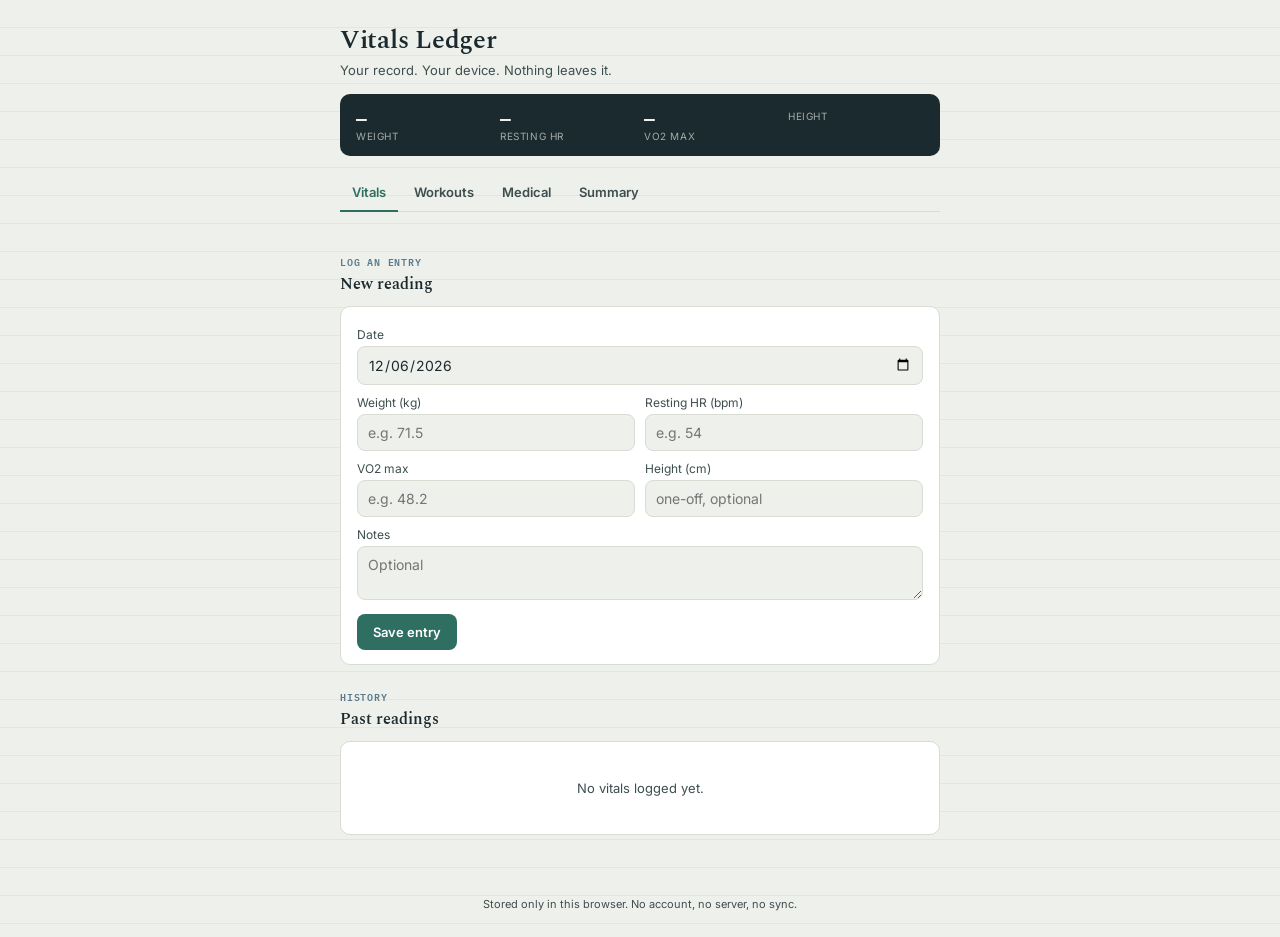
==== index.html @ b7a12aad "Updates" ====
<!doctype html>
<html lang="en">
<head>
  <meta charset="UTF-8" />
  <meta name="viewport" content="width=device-width, initial-scale=1, viewport-fit=cover" />
  <meta name="theme-color" content="#1B2A2E" />
  <title>Vitals Ledger — your private health record</title>
  <link rel="icon" href="/icons/icon-192.png" />
  <link rel="apple-touch-icon" href="/icons/icon-192.png" />
  <link rel="manifest" href="/manifest.webmanifest" />
  <link rel="preconnect" href="https://fonts.googleapis.com" />
  <link rel="preconnect" href="https://fonts.gstatic.com" crossorigin />
  <link href="https://fonts.googleapis.com/css2?family=Spectral:wght@500;600;700&family=Inter:wght@400;500;600&family=IBM+Plex+Mono:wght@500;600&display=swap" rel="stylesheet" />
  <script type="module" crossorigin src="/assets/index-DhZwiULY.js"></script>
  <link rel="stylesheet" crossorigin href="/assets/index-C3JWFdO2.css">
<link rel="manifest" href="/manifest.webmanifest"><script id="vite-plugin-pwa:register-sw" src="/registerSW.js"></script></head>
<body>
  <div id="app"></div>
</body>
</html>
---- assets/index-C3JWFdO2.css ----
:root{--paper: #EEF0EC;--paper-line: #D8DCD3;--ink: #1B2A2E;--ink-soft: #3E4E4F;--accent: #2F6F62;--accent-soft: #E4EDE9;--alert: #B5533C;--alert-soft: #F5E6E1;--data: #5B7B8C;--card: #FFFFFF;--radius: 10px;--font-display: "Spectral", Georgia, serif;--font-body: "Inter", system-ui, sans-serif;--font-mono: "IBM Plex Mono", ui-monospace, monospace}*{box-sizing:border-box}html,body{margin:0;background:var(--paper);color:var(--ink);font-family:var(--font-body);-webkit-font-smoothing:antialiased}body{background-image:repeating-linear-gradient(to bottom,transparent,transparent 27px,var(--paper-line) 28px);min-height:100vh}#app{max-width:640px;margin:0 auto;min-height:100vh;background:transparent;display:flex;flex-direction:column}button{font-family:var(--font-body);cursor:pointer}:focus-visible{outline:2px solid var(--accent);outline-offset:2px}header.hero{padding:20px 20px 0}header.hero .title{font-family:var(--font-display);font-weight:600;font-size:26px;letter-spacing:-.01em;margin:0 0 2px}header.hero .subtitle{font-size:13px;color:var(--ink-soft);margin:0 0 16px}.vitals-strip{background:var(--ink);color:var(--paper);border-radius:var(--radius);padding:14px 16px;display:grid;grid-template-columns:repeat(4,1fr);gap:8px;font-family:var(--font-mono)}.vitals-strip .stat{display:flex;flex-direction:column;gap:2px}.vitals-strip .stat .value{font-size:18px;font-weight:600;line-height:1.1}.vitals-strip .stat .value .unit{font-size:11px;opacity:.7;margin-left:2px}.vitals-strip .stat .label{font-family:var(--font-body);font-size:10px;text-transform:uppercase;letter-spacing:.06em;opacity:.65}nav.tabs{display:flex;gap:4px;margin:18px 20px 0;border-bottom:1px solid var(--paper-line)}nav.tabs button{background:none;border:none;padding:10px 12px;font-size:13px;font-weight:600;color:var(--ink-soft);border-bottom:2px solid transparent;margin-bottom:-1px}nav.tabs button.active{color:var(--accent);border-bottom-color:var(--accent)}main{flex:1;padding:18px 20px 40px}.card{background:var(--card);border:1px solid var(--paper-line);border-radius:var(--radius);padding:14px 16px;margin-bottom:12px}.section-title{font-family:var(--font-display);font-size:16px;font-weight:600;margin:22px 0 10px;display:flex;align-items:center;justify-content:space-between}.section-title .eyebrow{font-family:var(--font-mono);font-size:10px;letter-spacing:.08em;text-transform:uppercase;color:var(--data);display:block;margin-bottom:2px}.entry-row{display:flex;justify-content:space-between;align-items:flex-start;padding:10px 0;border-bottom:1px solid var(--paper-line);gap:10px}.entry-row:last-child{border-bottom:none}.entry-row .main{flex:1}.entry-row .label{font-weight:600;font-size:14px}.entry-row .meta{font-size:12px;color:var(--ink-soft);margin-top:2px}.entry-row .num{font-family:var(--font-mono);font-size:13px;color:var(--ink)}.entry-row .del{background:none;border:none;color:var(--alert);font-size:12px;padding:4px 6px}.pill{display:inline-block;font-size:10px;padding:2px 8px;border-radius:999px;background:var(--accent-soft);color:var(--accent);font-weight:600;text-transform:uppercase;letter-spacing:.04em}.pill.alert{background:var(--alert-soft);color:var(--alert)}.empty-state{padding:24px 4px;color:var(--ink-soft);font-size:13px;text-align:center}form.entry-form{display:grid;grid-template-columns:1fr 1fr;gap:10px;margin-top:6px}form.entry-form.single{grid-template-columns:1fr}form.entry-form label{display:flex;flex-direction:column;font-size:12px;color:var(--ink-soft);gap:4px}form.entry-form input,form.entry-form select,form.entry-form textarea{font-family:var(--font-body);font-size:14px;padding:9px 10px;border:1px solid var(--paper-line);border-radius:8px;background:var(--paper);color:var(--ink)}form.entry-form textarea{resize:vertical;min-height:44px}form.entry-form .full{grid-column:1 / -1}.btn{border-radius:8px;border:none;padding:10px 16px;font-weight:600;font-size:13px}.btn-primary{background:var(--accent);color:#fff}.btn-primary:hover{background:#285e53}.btn-ghost{background:transparent;color:var(--ink-soft);border:1px solid var(--paper-line)}.btn-alert{background:var(--alert);color:#fff}.btn-row{display:flex;gap:8px;margin-top:4px;grid-column:1 / -1}.med-grid{display:grid;grid-template-columns:1fr 1fr;gap:8px;margin-bottom:4px}.med-cat-btn{background:var(--card);border:1px solid var(--paper-line);border-radius:8px;padding:10px;text-align:left;font-size:13px;font-weight:600}.med-cat-btn.active{border-color:var(--accent);background:var(--accent-soft);color:var(--accent)}.med-cat-btn .count{display:block;font-family:var(--font-mono);font-size:11px;color:var(--ink-soft);font-weight:400;margin-top:2px}.summary-sheet{background:var(--card);border:1px solid var(--paper-line);border-radius:var(--radius);padding:20px}.summary-sheet h2{font-family:var(--font-display);font-size:18px;margin:0 0 2px}.summary-sheet .meta-line{font-size:12px;color:var(--ink-soft);margin-bottom:14px}.summary-sheet h3{font-family:var(--font-mono);font-size:11px;text-transform:uppercase;letter-spacing:.07em;color:var(--data);border-bottom:1px solid var(--paper-line);padding-bottom:4px;margin:16px 0 8px}.summary-sheet ul{margin:0;padding-left:18px;font-size:13px}.summary-sheet li{margin-bottom:3px}.export-actions{display:flex;gap:8px;margin-top:14px;flex-wrap:wrap}footer.privacy-note{text-align:center;font-size:11px;color:var(--ink-soft);padding:10px 20px 26px}@media print{nav.tabs,.export-actions,footer.privacy-note,header.hero{display:none!important}body{background:#fff}#app{max-width:100%}.summary-sheet{border:none;padding:0}}
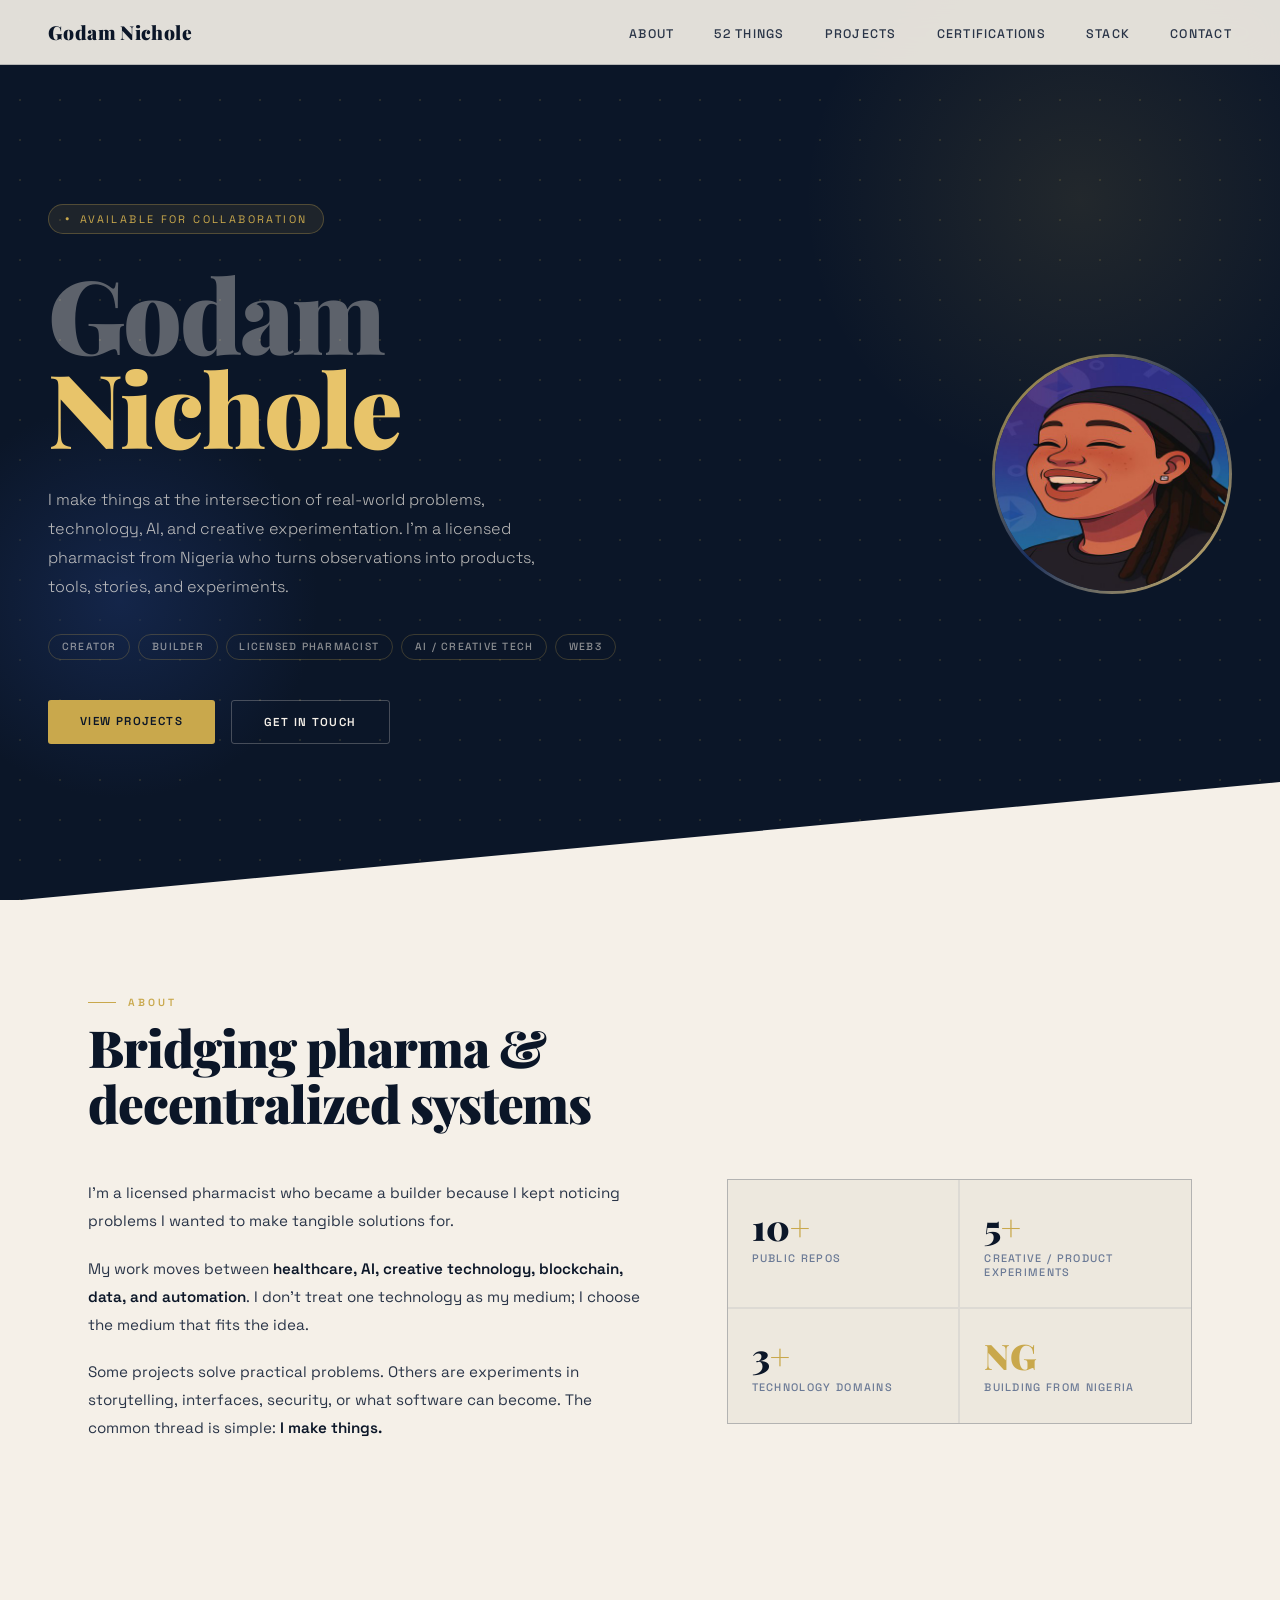
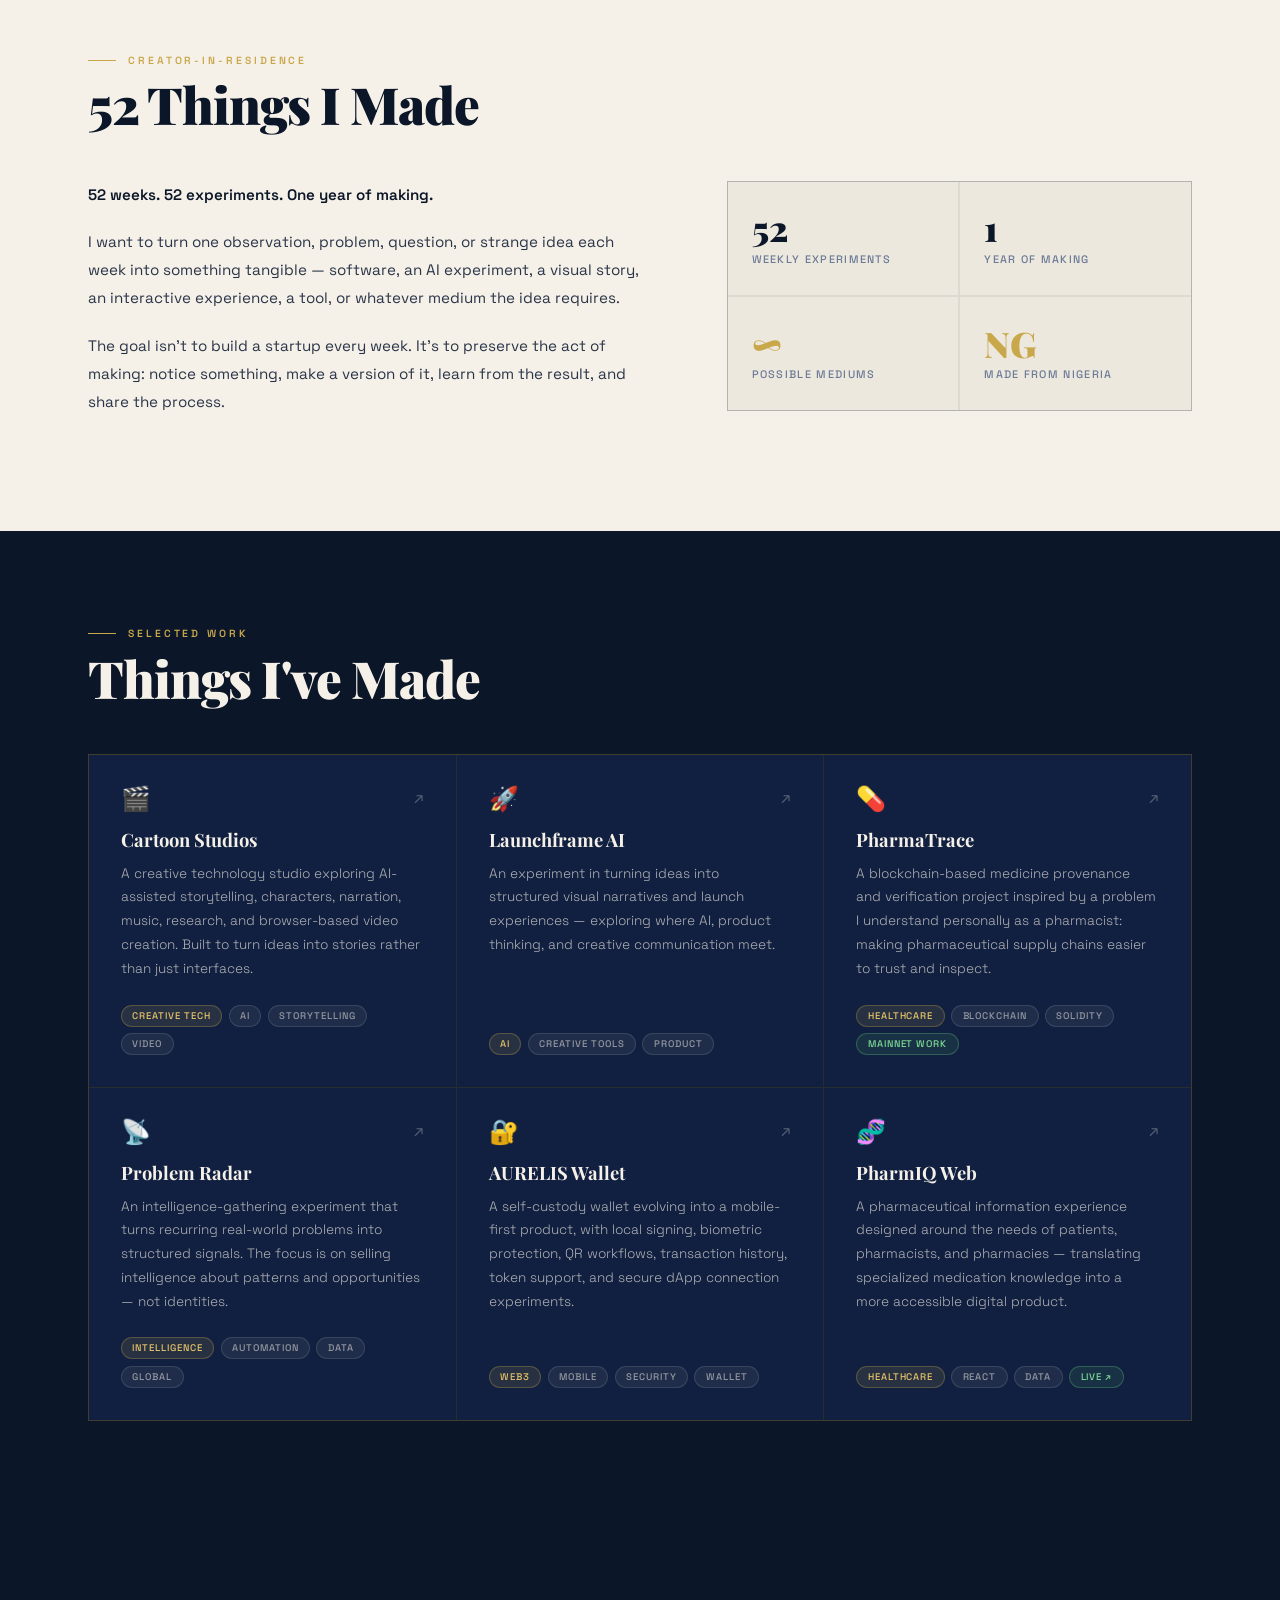
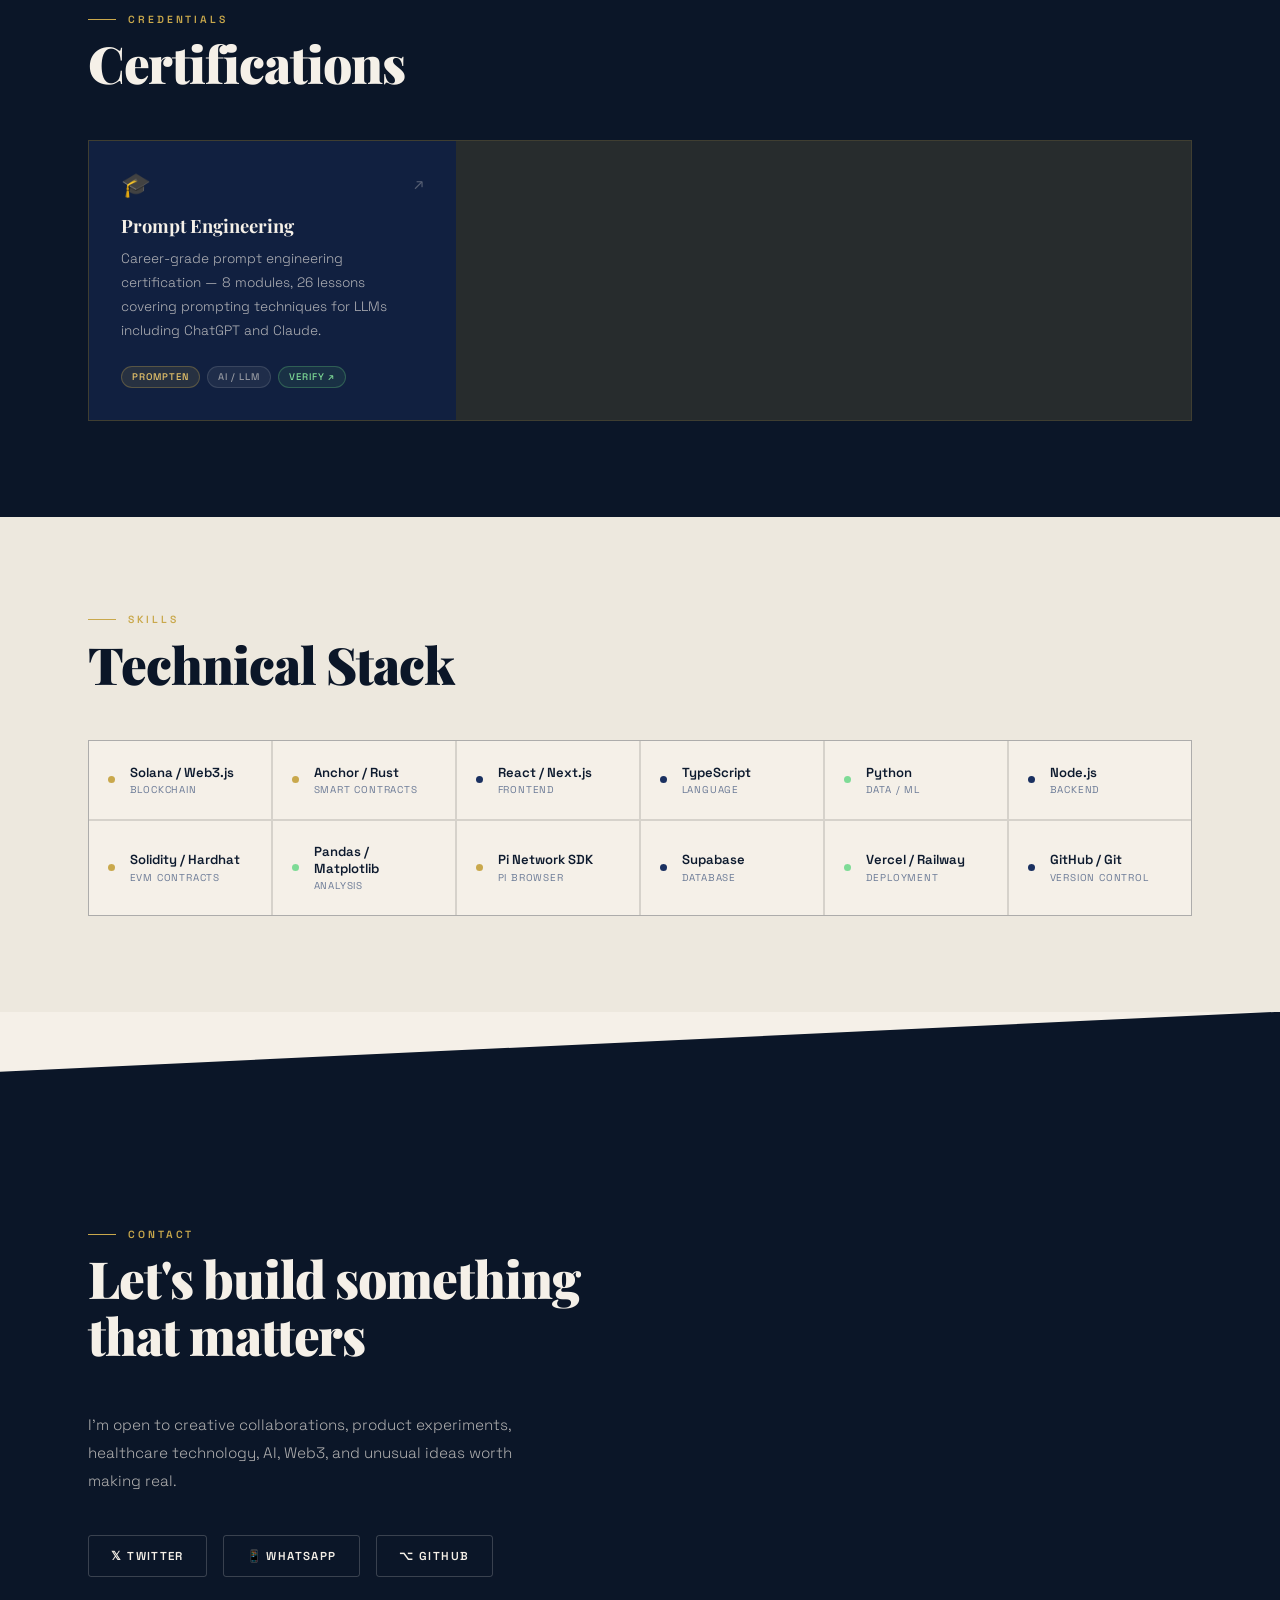
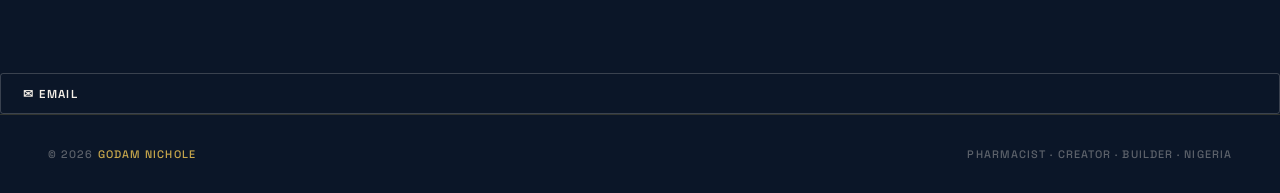
==== commit 55ec56f1: "Make portfolio the primary GitHub Pages site" ====
--- a/index.html
+++ b/index.html
@@ -1,20 +1,831 @@
-<!doctype html>
+<!DOCTYPE html>
 <html lang="en">
 <head>
-  <meta charset="UTF-8" />
-  <meta name="viewport" content="width=device-width, initial-scale=1, viewport-fit=cover" />
-  <meta name="theme-color" content="#1B2A2E" />
-  <title>Vitals Ledger — your private health record</title>
-  <link rel="icon" href="/icons/icon-192.png" />
-  <link rel="apple-touch-icon" href="/icons/icon-192.png" />
-  <link rel="manifest" href="/manifest.webmanifest" />
-  <link rel="preconnect" href="https://fonts.googleapis.com" />
-  <link rel="preconnect" href="https://fonts.gstatic.com" crossorigin />
-  <link href="https://fonts.googleapis.com/css2?family=Spectral:wght@500;600;700&family=Inter:wght@400;500;600&family=IBM+Plex+Mono:wght@500;600&display=swap" rel="stylesheet" />
-  <script type="module" crossorigin src="/assets/index-DhZwiULY.js"></script>
-  <link rel="stylesheet" crossorigin href="/assets/index-C3JWFdO2.css">
-<link rel="manifest" href="/manifest.webmanifest"><script id="vite-plugin-pwa:register-sw" src="/registerSW.js"></script></head>
+<meta charset="UTF-8">
+<meta name="viewport" content="width=device-width, initial-scale=1.0">
+<script>document.documentElement.classList.add('js');</script>
+<title>Godam Nichole | Creator · Pharmacist · Builder</title>
+<link href="https://fonts.googleapis.com/css2?family=Playfair+Display:wght@700;900&family=Space+Grotesk:wght@300;400;500;600&display=swap" rel="stylesheet">
+<style>
+  :root {
+    --cream: #f5f0e8;
+    --cream2: #ede8de;
+    --navy: #0b1628;
+    --navy2: #112040;
+    --navy3: #1a3060;
+    --gold: #c9a84c;
+    --gold2: #e8c46a;
+    --gold-light: #f5dfa0;
+    --text-dark: #0d1a2e;
+    --text-body: #2a3548;
+    --text-light: #f5f0e8;
+    --text-muted: #6b7a96;
+    --border-light: rgba(11,22,40,0.1);
+    --border-navy: rgba(11,22,40,0.2);
+  }
+
+  * { margin: 0; padding: 0; box-sizing: border-box; }
+  html { scroll-behavior: smooth; }
+
+  body {
+    background: var(--cream);
+    color: var(--text-dark);
+    font-family: 'Space Grotesk', sans-serif;
+    font-weight: 400;
+    overflow-x: hidden;
+  }
+
+  /* ── NAV ── */
+  nav {
+    position: fixed;
+    top: 0; left: 0; right: 0;
+    z-index: 100;
+    display: flex;
+    justify-content: space-between;
+    align-items: center;
+    padding: 1.2rem 3rem;
+    background: rgba(245,240,232,0.92);
+    backdrop-filter: blur(16px);
+    border-bottom: 1px solid var(--border-navy);
+  }
+
+  .nav-logo {
+    font-family: 'Playfair Display', serif;
+    font-weight: 900;
+    font-size: 1.2rem;
+    color: var(--navy);
+    text-decoration: none;
+    letter-spacing: 0.02em;
+  }
+
+  .nav-links { display: flex; gap: 2.5rem; list-style: none; }
+  .nav-links a {
+    color: var(--text-body);
+    text-decoration: none;
+    font-size: 0.78rem;
+    font-weight: 500;
+    letter-spacing: 0.1em;
+    text-transform: uppercase;
+    transition: color 0.2s;
+  }
+  .nav-links a:hover { color: var(--gold); }
+
+  .nav-toggle {
+    display: none;
+    flex-direction: column;
+    gap: 5px;
+    background: none;
+    border: none;
+    padding: 8px;
+    cursor: pointer;
+    z-index: 101;
+  }
+  .nav-toggle span {
+    width: 24px;
+    height: 2px;
+    background: var(--navy);
+    transition: transform 0.25s ease, opacity 0.25s ease;
+  }
+  .nav-toggle.open span:nth-child(1) { transform: translateY(7px) rotate(45deg); }
+  .nav-toggle.open span:nth-child(2) { opacity: 0; }
+  .nav-toggle.open span:nth-child(3) { transform: translateY(-7px) rotate(-45deg); }
+
+  /* ── HERO ── */
+  .hero {
+    min-height: 100vh;
+    background: var(--navy);
+    display: flex;
+    align-items: center;
+    padding: 8rem 3rem 5rem;
+    position: relative;
+    overflow: hidden;
+  }
+
+  /* Diagonal cream slice */
+  .hero::after {
+    content: '';
+    position: absolute;
+    bottom: -2px; left: 0; right: 0;
+    height: 120px;
+    background: var(--cream);
+    clip-path: polygon(0 100%, 100% 100%, 100% 0);
+  }
+
+  /* Subtle dot grid */
+  .hero::before {
+    content: '';
+    position: absolute;
+    inset: 0;
+    background-image: radial-gradient(rgba(201,168,76,0.15) 1px, transparent 1px);
+    background-size: 40px 40px;
+    pointer-events: none;
+  }
+
+  .hero-glow {
+    position: absolute;
+    top: -100px; right: -100px;
+    width: 600px; height: 600px;
+    background: radial-gradient(circle, rgba(201,168,76,0.12) 0%, transparent 65%);
+    pointer-events: none;
+  }
+
+  .hero-glow2 {
+    position: absolute;
+    bottom: 100px; left: -80px;
+    width: 400px; height: 400px;
+    background: radial-gradient(circle, rgba(26,48,96,0.6) 0%, transparent 70%);
+    pointer-events: none;
+  }
+
+  .hero-inner {
+    position: relative;
+    z-index: 2;
+    max-width: 1200px;
+    width: 100%;
+    margin: 0 auto;
+    display: grid;
+    grid-template-columns: 1fr auto;
+    gap: 5rem;
+    align-items: center;
+  }
+
+  .hero-tag {
+    display: inline-flex;
+    align-items: center;
+    gap: 0.5rem;
+    font-size: 0.68rem;
+    letter-spacing: 0.22em;
+    text-transform: uppercase;
+    color: var(--gold);
+    background: rgba(201,168,76,0.1);
+    border: 1px solid rgba(201,168,76,0.3);
+    padding: 0.45rem 1rem;
+    border-radius: 100px;
+    margin-bottom: 2rem;
+  }
+  .hero-tag::before { content: '●'; font-size: 0.45rem; animation: blink 2s infinite; }
+  @keyframes blink { 0%,100%{opacity:1} 50%{opacity:0.2} }
+
+  h1 {
+    font-family: 'Playfair Display', serif;
+    font-weight: 900;
+    font-size: clamp(3.5rem, 8vw, 7rem);
+    line-height: 0.92;
+    letter-spacing: -0.02em;
+    margin-bottom: 2rem;
+  }
+
+  h1 .dim { color: rgba(245,240,232,0.35); }
+  h1 .gold { color: var(--gold2); }
+
+  .hero-sub {
+    font-size: 1rem;
+    line-height: 1.8;
+    color: rgba(245,240,232,0.75);
+    max-width: 500px;
+    margin-bottom: 2rem;
+    font-weight: 300;
+  }
+
+  .hero-roles {
+    display: flex;
+    flex-wrap: wrap;
+    gap: 0.5rem;
+    margin-bottom: 2.5rem;
+  }
+
+  .role-chip {
+    font-size: 0.65rem;
+    letter-spacing: 0.12em;
+    text-transform: uppercase;
+    padding: 0.35rem 0.8rem;
+    border: 1px solid rgba(201,168,76,0.25);
+    color: rgba(245,240,232,0.55);
+    border-radius: 100px;
+    font-weight: 500;
+  }
+
+  .hero-cta { display: flex; gap: 1rem; flex-wrap: wrap; }
+
+  .btn {
+    font-family: 'Space Grotesk', sans-serif;
+    font-size: 0.72rem;
+    font-weight: 600;
+    letter-spacing: 0.12em;
+    text-transform: uppercase;
+    padding: 0.9rem 2rem;
+    text-decoration: none;
+    border-radius: 3px;
+    transition: all 0.25s;
+    cursor: pointer;
+    border: none;
+  }
+  .btn-gold { background: var(--gold); color: var(--navy); }
+  .btn-gold:hover { background: var(--gold2); transform: translateY(-2px); box-shadow: 0 8px 24px rgba(201,168,76,0.3); }
+  .btn-outline { background: transparent; color: var(--cream); border: 1px solid rgba(245,240,232,0.25); }
+  .btn-outline:hover { border-color: var(--gold); color: var(--gold); }
+
+  /* ── AVATAR ── */
+  .hero-avatar-wrap {
+    position: relative;
+    flex-shrink: 0;
+  }
+  .avatar-ring {
+    width: 240px; height: 240px;
+    border-radius: 50%;
+    background: linear-gradient(135deg, var(--gold), var(--navy3), var(--gold2));
+    padding: 3px;
+    display: flex;
+    align-items: center;
+    justify-content: center;
+  }
+  .avatar-inner {
+    width: 100%; height: 100%;
+    border-radius: 50%;
+    background: var(--navy2);
+    overflow: hidden;
+  }
+  .hero-avatar {
+    width: 100%; height: 100%;
+    object-fit: cover;
+    object-position: top center;
+    display: block;
+  }
+
+  /* ── SECTION BASE ── */
+  .section-wrap {
+    max-width: 1200px;
+    margin: 0 auto;
+    padding: 6rem 3rem;
+  }
+
+  .section-label {
+    font-size: 0.65rem;
+    letter-spacing: 0.28em;
+    text-transform: uppercase;
+    color: var(--gold);
+    margin-bottom: 0.6rem;
+    display: flex;
+    align-items: center;
+    gap: 0.75rem;
+    font-weight: 600;
+  }
+  .section-label::before {
+    content: '';
+    width: 28px; height: 1px;
+    background: var(--gold);
+    display: inline-block;
+  }
+
+  h2 {
+    font-family: 'Playfair Display', serif;
+    font-weight: 900;
+    font-size: clamp(2rem, 4vw, 3.2rem);
+    letter-spacing: -0.02em;
+    line-height: 1.1;
+    color: var(--navy);
+    margin-bottom: 3rem;
+  }
+
+  /* ── ABOUT ── */
+  .about-bg { background: var(--cream); }
+
+  .about-grid {
+    display: grid;
+    grid-template-columns: 1.2fr 1fr;
+    gap: 5rem;
+    align-items: start;
+  }
+
+  .about-text p {
+    color: var(--text-body);
+    font-size: 0.95rem;
+    line-height: 1.85;
+    margin-bottom: 1.2rem;
+    font-weight: 400;
+  }
+  .about-text p strong { color: var(--navy); font-weight: 600; }
+
+  .stats-grid {
+    display: grid;
+    grid-template-columns: 1fr 1fr;
+    gap: 2px;
+    background: var(--border-light);
+    border: 1px solid var(--border-navy);
+  }
+  .stat-card {
+    background: var(--cream2);
+    padding: 1.8rem 1.5rem;
+  }
+  .stat-num {
+    font-family: 'Playfair Display', serif;
+    font-size: 2.2rem;
+    font-weight: 900;
+    color: var(--navy);
+    line-height: 1;
+    margin-bottom: 0.4rem;
+  }
+  .stat-num span { color: var(--gold); }
+  .stat-label {
+    font-size: 0.68rem;
+    letter-spacing: 0.12em;
+    text-transform: uppercase;
+    color: var(--text-muted);
+    font-weight: 500;
+  }
+
+  /* ── PROJECTS ── */
+  .projects-bg { background: var(--navy); }
+  .projects-bg h2 { color: var(--cream); }
+
+  .projects-grid {
+    display: grid;
+    grid-template-columns: repeat(auto-fill, minmax(340px, 1fr));
+    gap: 1px;
+    background: rgba(201,168,76,0.15);
+    border: 1px solid rgba(201,168,76,0.15);
+  }
+
+  .project-card {
+    background: var(--navy2);
+    padding: 2rem;
+    text-decoration: none;
+    color: inherit;
+    display: flex;
+    flex-direction: column;
+    transition: background 0.2s;
+    position: relative;
+    overflow: hidden;
+  }
+  .project-card::before {
+    content: '';
+    position: absolute;
+    top: 0; left: 0; right: 0;
+    height: 2px;
+    background: var(--gold);
+    transform: scaleX(0);
+    transform-origin: left;
+    transition: transform 0.3s;
+  }
+  .project-card:hover::before { transform: scaleX(1); }
+  .project-card:hover { background: var(--navy3); }
+
+  .project-header {
+    display: flex;
+    justify-content: space-between;
+    align-items: flex-start;
+    margin-bottom: 1rem;
+  }
+  .project-icon { font-size: 1.5rem; line-height: 1; }
+  .project-arrow {
+    color: rgba(245,240,232,0.3);
+    font-size: 1rem;
+    transition: transform 0.2s, color 0.2s;
+  }
+  .project-card:hover .project-arrow { transform: translate(3px,-3px); color: var(--gold); }
+
+  .project-name {
+    font-family: 'Playfair Display', serif;
+    font-weight: 700;
+    font-size: 1.15rem;
+    color: var(--cream);
+    margin-bottom: 0.6rem;
+  }
+  .project-desc {
+    font-size: 0.85rem;
+    line-height: 1.75;
+    color: rgba(245,240,232,0.7);
+    flex: 1;
+    margin-bottom: 1.5rem;
+    font-weight: 300;
+  }
+
+  .project-tags { display: flex; flex-wrap: wrap; gap: 0.4rem; }
+  .tag {
+    font-size: 0.6rem;
+    letter-spacing: 0.1em;
+    text-transform: uppercase;
+    padding: 0.25rem 0.65rem;
+    border-radius: 100px;
+    font-weight: 500;
+  }
+  .tag-gold { background: rgba(201,168,76,0.12); border: 1px solid rgba(201,168,76,0.3); color: var(--gold2); }
+  .tag-cream { background: rgba(245,240,232,0.06); border: 1px solid rgba(245,240,232,0.12); color: rgba(245,240,232,0.55); }
+  .tag-live { background: rgba(100,200,120,0.1); border: 1px solid rgba(100,200,120,0.3); color: #7edb96; }
+
+  /* ── STACK ── */
+  .stack-bg { background: var(--cream2); }
+
+  .stack-list {
+    display: grid;
+    grid-template-columns: repeat(auto-fill, minmax(180px, 1fr));
+    gap: 2px;
+    background: var(--border-light);
+    border: 1px solid var(--border-navy);
+  }
+  .stack-item {
+    background: var(--cream);
+    padding: 1.4rem 1.2rem;
+    display: flex;
+    align-items: center;
+    gap: 0.9rem;
+    transition: background 0.2s;
+  }
+  .stack-item:hover { background: var(--navy); }
+  .stack-item:hover .stack-name { color: var(--cream); }
+  .stack-item:hover .stack-sub { color: var(--gold); }
+  .stack-dot {
+    width: 7px; height: 7px;
+    border-radius: 50%;
+    background: var(--gold);
+    flex-shrink: 0;
+  }
+  .stack-dot.navy { background: var(--navy3); }
+  .stack-dot.green { background: #7edb96; }
+  .stack-name { font-size: 0.82rem; font-weight: 600; color: var(--text-dark); transition: color 0.2s; }
+  .stack-sub { font-size: 0.62rem; color: var(--text-muted); letter-spacing: 0.08em; margin-top: 0.15rem; text-transform: uppercase; transition: color 0.2s; }
+
+  /* ── CONTACT ── */
+  .contact-bg {
+    background: var(--navy);
+    clip-path: polygon(0 60px, 100% 0, 100% 100%, 0 100%);
+    padding-top: 120px !important;
+  }
+  .contact-bg h2 { color: var(--cream); }
+  .contact-bg .section-label { color: var(--gold); }
+  .contact-bg .section-label::before { background: var(--gold); }
+
+  .contact-p {
+    color: rgba(245,240,232,0.7);
+    font-size: 0.95rem;
+    line-height: 1.85;
+    max-width: 480px;
+    margin-bottom: 2.5rem;
+    font-weight: 300;
+  }
+
+  .contact-row { display: flex; gap: 1rem; flex-wrap: wrap; }
+  .contact-link {
+    display: flex;
+    align-items: center;
+    gap: 0.5rem;
+    font-size: 0.72rem;
+    font-weight: 600;
+    letter-spacing: 0.12em;
+    text-transform: uppercase;
+    color: var(--cream);
+    text-decoration: none;
+    border: 1px solid rgba(245,240,232,0.2);
+    padding: 0.8rem 1.4rem;
+    border-radius: 3px;
+    transition: all 0.2s;
+  }
+  .contact-link:hover { background: var(--gold); color: var(--navy); border-color: var(--gold); }
+
+  /* ── FOOTER ── */
+  footer {
+    background: var(--navy);
+    border-top: 1px solid rgba(201,168,76,0.2);
+    padding: 2rem 3rem;
+    display: flex;
+    justify-content: space-between;
+    align-items: center;
+    flex-wrap: wrap;
+    gap: 1rem;
+    font-size: 0.68rem;
+    color: rgba(245,240,232,0.35);
+    letter-spacing: 0.1em;
+    text-transform: uppercase;
+    font-weight: 500;
+  }
+  footer span.gold { color: var(--gold); }
+
+  /* ── FADE IN ── */
+  .fade-in { transition: opacity 0.65s ease, transform 0.65s ease; }
+  .js .fade-in { opacity: 0; transform: translateY(24px); }
+  .fade-in.visible { opacity: 1; transform: none; }
+
+  /* ── RESPONSIVE ── */
+  @media (max-width: 900px) {
+    .hero-inner { grid-template-columns: 1fr; gap: 3rem; }
+    .avatar-ring { width: 180px; height: 180px; }
+    .hero-avatar-wrap { order: -1; }
+    .about-grid { grid-template-columns: 1fr; gap: 3rem; }
+    nav { padding: 1rem 1.5rem; }
+    .section-wrap { padding: 4rem 1.5rem; }
+    .hero { padding: 7rem 1.5rem 4rem; }
+  }
+  @media (max-width: 600px) {
+    .nav-toggle { display: flex; }
+    .nav-links {
+      position: absolute;
+      top: 100%; left: 0; right: 0;
+      flex-direction: column;
+      gap: 0;
+      background: rgba(245,240,232,0.98);
+      backdrop-filter: blur(16px);
+      border-bottom: 1px solid var(--border-navy);
+      max-height: 0;
+      overflow: hidden;
+      transition: max-height 0.3s ease;
+    }
+    .nav-links.open { max-height: 320px; }
+    .nav-links li { width: 100%; }
+    .nav-links a { display: block; padding: 1rem 1.5rem; }
+    .projects-grid { grid-template-columns: 1fr; }
+    .contact-bg { clip-path: polygon(0 30px, 100% 0, 100% 100%, 0 100%); padding-top: 80px !important; }
+    footer { padding: 1.5rem; }
+  }
+</style>
+</head>
 <body>
-  <div id="app"></div>
+
+<!-- NAV -->
+<nav>
+  <a class="nav-logo" href="#">Godam Nichole</a>
+  <button class="nav-toggle" id="navToggle" aria-label="Toggle menu" aria-expanded="false">
+    <span></span><span></span><span></span>
+  </button>
+  <ul class="nav-links" id="navLinks">
+    <li><a href="#about">About</a></li>
+    <li><a href="#residency">52 Things</a></li>
+    <li><a href="#projects">Projects</a></li>
+    <li><a href="#certifications">Certifications</a></li>
+    <li><a href="#stack">Stack</a></li>
+    <li><a href="#contact">Contact</a></li>
+  </ul>
+</nav>
+
+<!-- HERO -->
+<div class="hero">
+  <div class="hero-glow"></div>
+  <div class="hero-glow2"></div>
+  <div class="hero-inner">
+    <div class="hero-text">
+      <div class="hero-tag">Available for collaboration</div>
+      <h1>
+        <span class="dim">Godam</span><br>
+        <span class="gold">Nichole</span>
+      </h1>
+      <p class="hero-sub">
+        I make things at the intersection of real-world problems, technology, AI, and creative experimentation. I'm a licensed pharmacist from Nigeria who turns observations into products, tools, stories, and experiments.
+      </p>
+      <div class="hero-roles">
+        <span class="role-chip">Creator</span>
+        <span class="role-chip">Builder</span>
+        <span class="role-chip">Licensed Pharmacist</span>
+        <span class="role-chip">AI / Creative Tech</span>
+        <span class="role-chip">Web3</span>
+      </div>
+      <div class="hero-cta">
+        <a class="btn btn-gold" href="#projects">View Projects</a>
+        <a class="btn btn-outline" href="#contact">Get in Touch</a>
+      </div>
+    </div>
+    <div class="hero-avatar-wrap">
+      <div class="avatar-ring">
+        <div class="avatar-inner">
+          <img class="hero-avatar" src="[data-uri]" alt="Godam Nichole">
+        </div>
+      </div>
+    </div>
+  </div>
+</div>
+
+<!-- ABOUT -->
+<section class="about-bg" id="about">
+  <div class="section-wrap">
+    <div class="section-label">About</div>
+    <h2>Bridging pharma &amp;<br>decentralized systems</h2>
+    <div class="about-grid fade-in">
+      <div class="about-text">
+        <p>I'm a licensed pharmacist who became a builder because I kept noticing problems I wanted to make tangible solutions for.</p>
+        <p>My work moves between <strong>healthcare, AI, creative technology, blockchain, data, and automation</strong>. I don't treat one technology as my medium; I choose the medium that fits the idea.</p>
+        <p>Some projects solve practical problems. Others are experiments in storytelling, interfaces, security, or what software can become. The common thread is simple: <strong>I make things.</strong></p>
+      </div>
+      <div class="stats-grid">
+        <div class="stat-card">
+          <div class="stat-num">10<span>+</span></div>
+          <div class="stat-label">Public Repos</div>
+        </div>
+        <div class="stat-card">
+          <div class="stat-num">5<span>+</span></div>
+          <div class="stat-label">Creative / Product Experiments</div>
+        </div>
+        <div class="stat-card">
+          <div class="stat-num">3<span>+</span></div>
+          <div class="stat-label">Technology Domains</div>
+        </div>
+        <div class="stat-card">
+          <div class="stat-num"><span>NG</span></div>
+          <div class="stat-label">Building from Nigeria</div>
+        </div>
+      </div>
+    </div>
+  </div>
+</section>
+
+<!-- RESIDENCY -->
+<section class="about-bg" id="residency">
+  <div class="section-wrap">
+    <div class="section-label">Creator-in-Residence</div>
+    <h2>52 Things I Made</h2>
+    <div class="about-grid fade-in">
+      <div class="about-text">
+        <p><strong>52 weeks. 52 experiments. One year of making.</strong></p>
+        <p>I want to turn one observation, problem, question, or strange idea each week into something tangible — software, an AI experiment, a visual story, an interactive experience, a tool, or whatever medium the idea requires.</p>
+        <p>The goal isn't to build a startup every week. It's to preserve the act of making: notice something, make a version of it, learn from the result, and share the process.</p>
+      </div>
+      <div class="stats-grid">
+        <div class="stat-card"><div class="stat-num">52</div><div class="stat-label">Weekly Experiments</div></div>
+        <div class="stat-card"><div class="stat-num">1</div><div class="stat-label">Year of Making</div></div>
+        <div class="stat-card"><div class="stat-num"><span>∞</span></div><div class="stat-label">Possible Mediums</div></div>
+        <div class="stat-card"><div class="stat-num"><span>NG</span></div><div class="stat-label">Made from Nigeria</div></div>
+      </div>
+    </div>
+  </div>
+</section>
+
+<!-- PROJECTS -->
+<section class="projects-bg" id="projects">
+  <div class="section-wrap">
+    <div class="section-label">Selected Work</div>
+    <h2>Things I've Made</h2>
+    <div class="projects-grid fade-in">
+
+      <a class="project-card" href="https://github.com/jbnikky13/cartoon-studios" target="_blank" rel="noopener">
+        <div class="project-header"><span class="project-icon">🎬</span><span class="project-arrow">↗</span></div>
+        <div class="project-name">Cartoon Studios</div>
+        <div class="project-desc">A creative technology studio exploring AI-assisted storytelling, characters, narration, music, research, and browser-based video creation. Built to turn ideas into stories rather than just interfaces.</div>
+        <div class="project-tags">
+          <span class="tag tag-gold">Creative Tech</span>
+          <span class="tag tag-cream">AI</span>
+          <span class="tag tag-cream">Storytelling</span>
+          <span class="tag tag-cream">Video</span>
+        </div>
+      </a>
+
+      <a class="project-card" href="https://github.com/jbnikky13/launchframe-ai" target="_blank" rel="noopener">
+        <div class="project-header"><span class="project-icon">🚀</span><span class="project-arrow">↗</span></div>
+        <div class="project-name">Launchframe AI</div>
+        <div class="project-desc">An experiment in turning ideas into structured visual narratives and launch experiences — exploring where AI, product thinking, and creative communication meet.</div>
+        <div class="project-tags">
+          <span class="tag tag-gold">AI</span>
+          <span class="tag tag-cream">Creative Tools</span>
+          <span class="tag tag-cream">Product</span>
+        </div>
+      </a>
+
+      <a class="project-card" href="https://github.com/jbnikky13/pharmatrace" target="_blank" rel="noopener">
+        <div class="project-header"><span class="project-icon">💊</span><span class="project-arrow">↗</span></div>
+        <div class="project-name">PharmaTrace</div>
+        <div class="project-desc">A blockchain-based medicine provenance and verification project inspired by a problem I understand personally as a pharmacist: making pharmaceutical supply chains easier to trust and inspect.</div>
+        <div class="project-tags">
+          <span class="tag tag-gold">Healthcare</span>
+          <span class="tag tag-cream">Blockchain</span>
+          <span class="tag tag-cream">Solidity</span>
+          <span class="tag tag-live">Mainnet Work</span>
+        </div>
+      </a>
+
+      <a class="project-card" href="https://github.com/jbnikky13/problem-radar" target="_blank" rel="noopener">
+        <div class="project-header"><span class="project-icon">📡</span><span class="project-arrow">↗</span></div>
+        <div class="project-name">Problem Radar</div>
+        <div class="project-desc">An intelligence-gathering experiment that turns recurring real-world problems into structured signals. The focus is on selling intelligence about patterns and opportunities — not identities.</div>
+        <div class="project-tags">
+          <span class="tag tag-gold">Intelligence</span>
+          <span class="tag tag-cream">Automation</span>
+          <span class="tag tag-cream">Data</span>
+          <span class="tag tag-cream">Global</span>
+        </div>
+      </a>
+
+      <a class="project-card" href="https://github.com/jbnikky13/aurelis-wallet" target="_blank" rel="noopener">
+        <div class="project-header"><span class="project-icon">🔐</span><span class="project-arrow">↗</span></div>
+        <div class="project-name">AURELIS Wallet</div>
+        <div class="project-desc">A self-custody wallet evolving into a mobile-first product, with local signing, biometric protection, QR workflows, transaction history, token support, and secure dApp connection experiments.</div>
+        <div class="project-tags">
+          <span class="tag tag-gold">Web3</span>
+          <span class="tag tag-cream">Mobile</span>
+          <span class="tag tag-cream">Security</span>
+          <span class="tag tag-cream">Wallet</span>
+        </div>
+      </a>
+
+      <a class="project-card" href="https://github.com/jbnikky13/pharm-iq-web" target="_blank" rel="noopener">
+        <div class="project-header"><span class="project-icon">🧬</span><span class="project-arrow">↗</span></div>
+        <div class="project-name">PharmIQ Web</div>
+        <div class="project-desc">A pharmaceutical information experience designed around the needs of patients, pharmacists, and pharmacies — translating specialized medication knowledge into a more accessible digital product.</div>
+        <div class="project-tags">
+          <span class="tag tag-gold">Healthcare</span>
+          <span class="tag tag-cream">React</span>
+          <span class="tag tag-cream">Data</span>
+          <span class="tag tag-live">Live ↗</span>
+        </div>
+      </a>
+
+    </div>
+  </div>
+</section>
+
+<!-- CERTIFICATIONS -->
+<section class="projects-bg" id="certifications">
+  <div class="section-wrap">
+    <div class="section-label">Credentials</div>
+    <h2>Certifications</h2>
+    <div class="projects-grid fade-in">
+
+      <a class="project-card" href="https://www.prompten.xyz/verify/PE-MTBAY3M6KXNT1BRFMBNX1GTG08" target="_blank">
+        <div class="project-header"><span class="project-icon">🎓</span><span class="project-arrow">↗</span></div>
+        <div class="project-name">Prompt Engineering</div>
+        <div class="project-desc">Career-grade prompt engineering certification — 8 modules, 26 lessons covering prompting techniques for LLMs including ChatGPT and Claude.</div>
+        <div class="project-tags">
+          <span class="tag tag-gold">Prompten</span>
+          <span class="tag tag-cream">AI / LLM</span>
+          <span class="tag tag-live">Verify ↗</span>
+        </div>
+      </a>
+
+    </div>
+  </div>
+</section>
+
+<!-- STACK -->
+<section class="stack-bg" id="stack">
+  <div class="section-wrap">
+    <div class="section-label">Skills</div>
+    <h2>Technical Stack</h2>
+    <div class="stack-list fade-in">
+      <div class="stack-item"><div class="stack-dot"></div><div><div class="stack-name">Solana / Web3.js</div><div class="stack-sub">Blockchain</div></div></div>
+      <div class="stack-item"><div class="stack-dot"></div><div><div class="stack-name">Anchor / Rust</div><div class="stack-sub">Smart Contracts</div></div></div>
+      <div class="stack-item"><div class="stack-dot navy"></div><div><div class="stack-name">React / Next.js</div><div class="stack-sub">Frontend</div></div></div>
+      <div class="stack-item"><div class="stack-dot navy"></div><div><div class="stack-name">TypeScript</div><div class="stack-sub">Language</div></div></div>
+      <div class="stack-item"><div class="stack-dot green"></div><div><div class="stack-name">Python</div><div class="stack-sub">Data / ML</div></div></div>
+      <div class="stack-item"><div class="stack-dot navy"></div><div><div class="stack-name">Node.js</div><div class="stack-sub">Backend</div></div></div>
+      <div class="stack-item"><div class="stack-dot"></div><div><div class="stack-name">Solidity / Hardhat</div><div class="stack-sub">EVM Contracts</div></div></div>
+      <div class="stack-item"><div class="stack-dot green"></div><div><div class="stack-name">Pandas / Matplotlib</div><div class="stack-sub">Analysis</div></div></div>
+      <div class="stack-item"><div class="stack-dot"></div><div><div class="stack-name">Pi Network SDK</div><div class="stack-sub">Pi Browser</div></div></div>
+      <div class="stack-item"><div class="stack-dot navy"></div><div><div class="stack-name">Supabase</div><div class="stack-sub">Database</div></div></div>
+      <div class="stack-item"><div class="stack-dot green"></div><div><div class="stack-name">Vercel / Railway</div><div class="stack-sub">Deployment</div></div></div>
+      <div class="stack-item"><div class="stack-dot navy"></div><div><div class="stack-name">GitHub / Git</div><div class="stack-sub">Version Control</div></div></div>
+    </div>
+  </div>
+</section>
+
+<!-- CONTACT -->
+<section class="contact-bg" id="contact">
+  <div class="section-wrap">
+    <div class="section-label">Contact</div>
+    <h2>Let's build something<br>that matters</h2>
+    <p class="contact-p">I'm open to creative collaborations, product experiments, healthcare technology, AI, Web3, and unusual ideas worth making real.</p>
+    <div class="contact-row fade-in">
+      <a class="contact-link" href="https://x.com/Vibeholder" target="_blank">𝕏 Twitter</a>
+      <a class="contact-link" href="https://wa.me/2348189963607" target="_blank">📱 WhatsApp</a>
+      <a class="contact-link" href="https://github.com/jbnikky13" target="_blank">⌥ GitHub</a>
+    </div>
+  </div>
+<div class="contact-links"><a class="contact-link" href="mailto:godamsorbari13@gmail.com">✉ Email</a></div></section>
+
+<footer>
+  <span>© 2026 <span class="gold">Godam Nichole</span></span>
+  <span>Pharmacist · Creator · Builder · Nigeria</span>
+</footer>
+
+<script>
+  var fadeEls = document.querySelectorAll('.fade-in');
+  function revealAll() { fadeEls.forEach(function(el) { el.classList.add('visible'); }); }
+  try {
+    if ('IntersectionObserver' in window) {
+      var observer = new IntersectionObserver(function(entries) {
+        entries.forEach(function(e) { if (e.isIntersecting) e.target.classList.add('visible'); });
+      }, { threshold: 0.08 });
+      fadeEls.forEach(function(el) { observer.observe(el); });
+    } else {
+      revealAll();
+    }
+  } catch (err) {
+    revealAll();
+  }
+  // Safety net: guarantee visibility even if the observer misses something
+  // (slow connection, bfcache restore, etc.) so the page never appears blank.
+  setTimeout(revealAll, 1500);
+
+  var navToggle = document.getElementById('navToggle');
+  var navLinks = document.getElementById('navLinks');
+  if (navToggle && navLinks) {
+    navToggle.addEventListener('click', function() {
+      var isOpen = navLinks.classList.toggle('open');
+      navToggle.classList.toggle('open', isOpen);
+      navToggle.setAttribute('aria-expanded', isOpen ? 'true' : 'false');
+    });
+    navLinks.querySelectorAll('a').forEach(function(link) {
+      link.addEventListener('click', function() {
+        navLinks.classList.remove('open');
+        navToggle.classList.remove('open');
+        navToggle.setAttribute('aria-expanded', 'false');
+      });
+    });
+  }
+</script>
 </body>
-</html>
+</html>
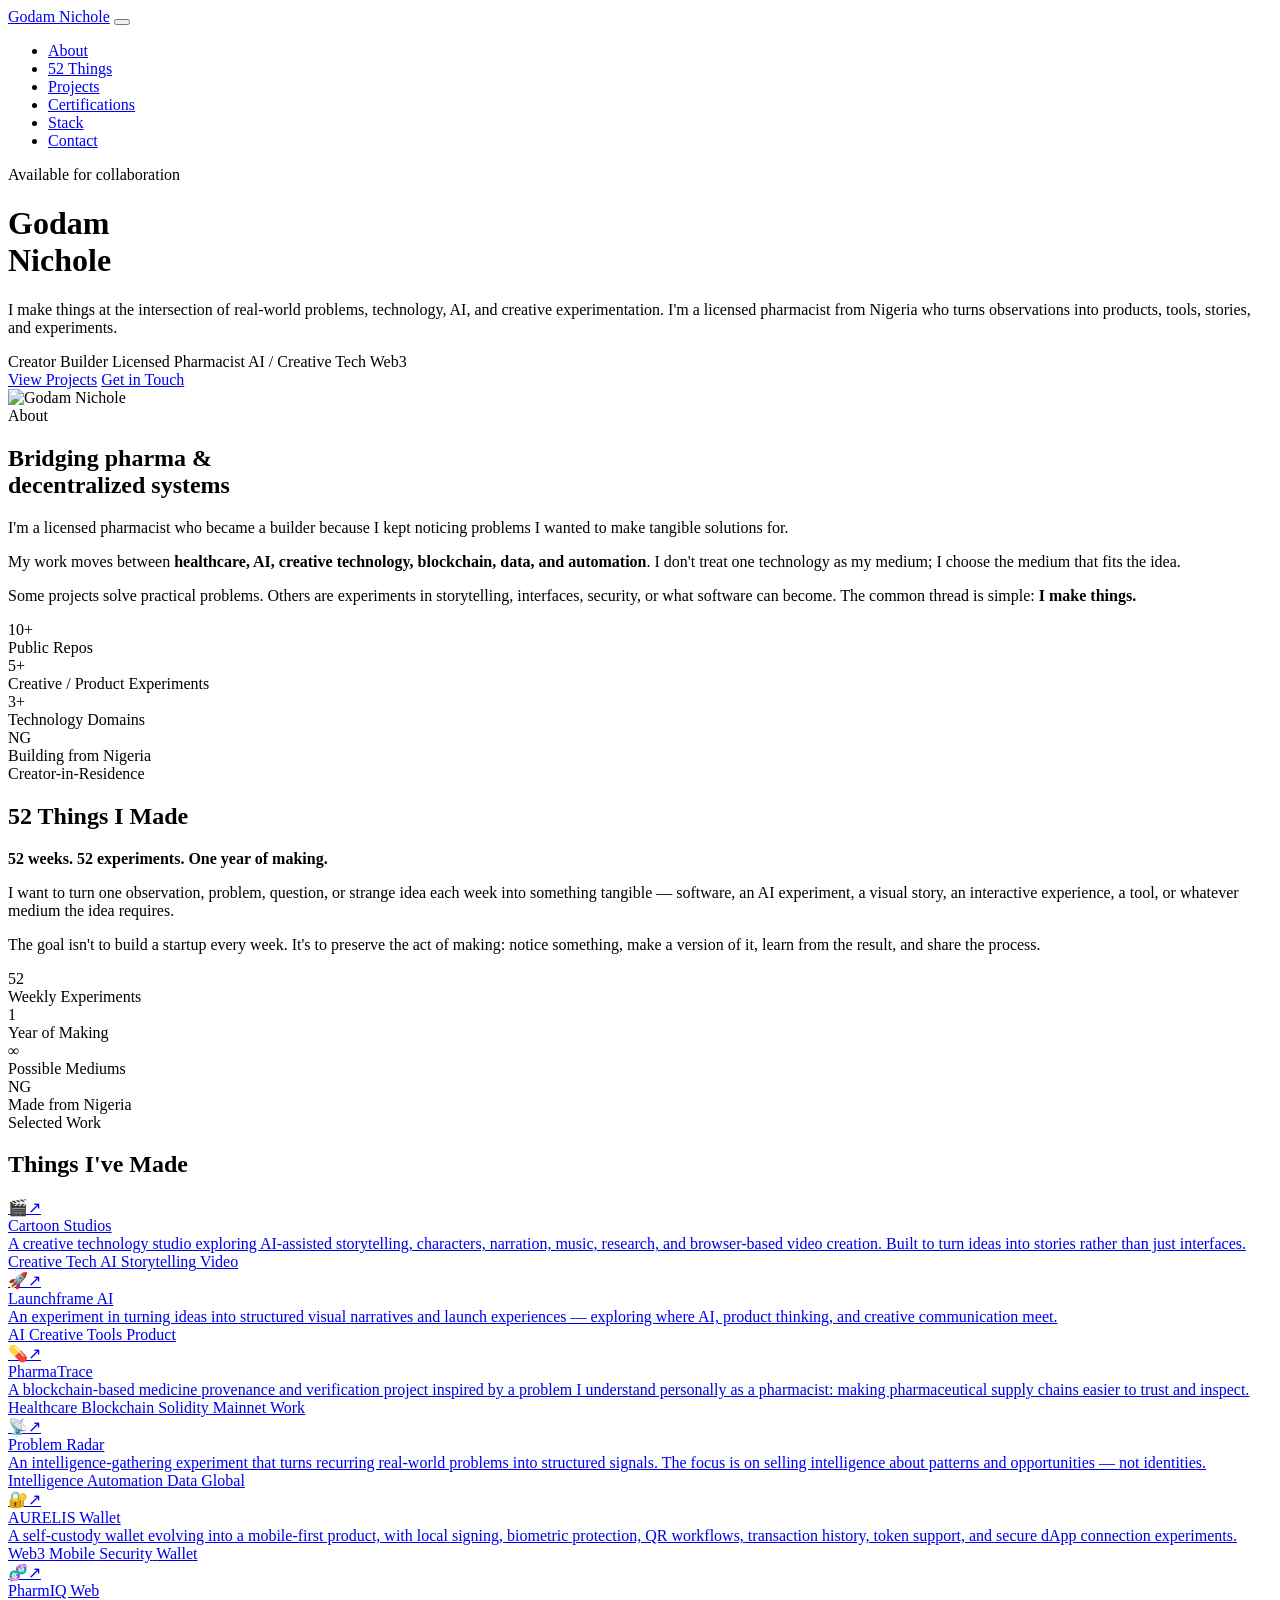
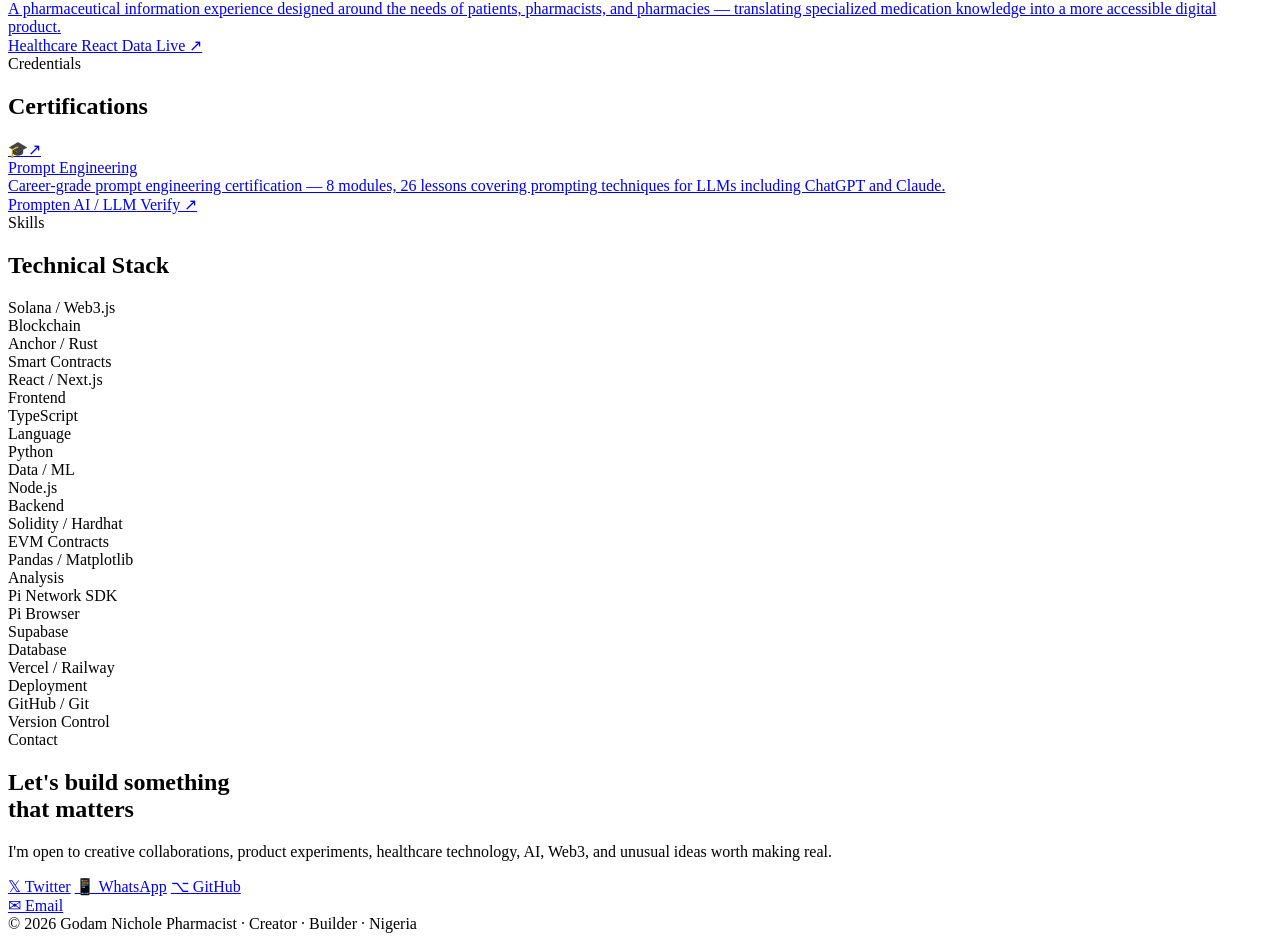
==== commit 806b2248: "Harden portfolio for Safari and offline loading" ====
--- a/index.html
+++ b/index.html
@@ -1,542 +1,21 @@
 <!DOCTYPE html>
 <html lang="en">
 <head>
+  <link rel="manifest" href="./manifest.json">
+  <link rel="icon" href="./assets/avatar.svg" type="image/svg+xml">
+  <link rel="apple-touch-icon" href="./assets/avatar.svg">
 <meta charset="UTF-8">
+  <meta name="description" content="Godam Nichole — Pharmacist, creator and builder working across AI, Web3, automation and healthcare technology.">
+  <meta name="theme-color" content="#0b1628">
+  <meta name="apple-mobile-web-app-capable" content="yes">
+  <meta name="apple-mobile-web-app-status-bar-style" content="black-translucent">
+  <meta name="apple-mobile-web-app-title" content="Godam Nichole">
+  <meta name="format-detection" content="telephone=no">
 <meta name="viewport" content="width=device-width, initial-scale=1.0">
-<script>document.documentElement.classList.add('js');</script>
+<script src="./assets/js/app.v2.js" defer></script>
+  <script>if ("serviceWorker" in navigator) navigator.serviceWorker.register("./sw.js").catch(function(){});</script>
 <title>Godam Nichole | Creator · Pharmacist · Builder</title>
-<link href="https://fonts.googleapis.com/css2?family=Playfair+Display:wght@700;900&family=Space+Grotesk:wght@300;400;500;600&display=swap" rel="stylesheet">
-<style>
-  :root {
-    --cream: #f5f0e8;
-    --cream2: #ede8de;
-    --navy: #0b1628;
-    --navy2: #112040;
-    --navy3: #1a3060;
-    --gold: #c9a84c;
-    --gold2: #e8c46a;
-    --gold-light: #f5dfa0;
-    --text-dark: #0d1a2e;
-    --text-body: #2a3548;
-    --text-light: #f5f0e8;
-    --text-muted: #6b7a96;
-    --border-light: rgba(11,22,40,0.1);
-    --border-navy: rgba(11,22,40,0.2);
-  }
-
-  * { margin: 0; padding: 0; box-sizing: border-box; }
-  html { scroll-behavior: smooth; }
-
-  body {
-    background: var(--cream);
-    color: var(--text-dark);
-    font-family: 'Space Grotesk', sans-serif;
-    font-weight: 400;
-    overflow-x: hidden;
-  }
-
-  /* ── NAV ── */
-  nav {
-    position: fixed;
-    top: 0; left: 0; right: 0;
-    z-index: 100;
-    display: flex;
-    justify-content: space-between;
-    align-items: center;
-    padding: 1.2rem 3rem;
-    background: rgba(245,240,232,0.92);
-    backdrop-filter: blur(16px);
-    border-bottom: 1px solid var(--border-navy);
-  }
-
-  .nav-logo {
-    font-family: 'Playfair Display', serif;
-    font-weight: 900;
-    font-size: 1.2rem;
-    color: var(--navy);
-    text-decoration: none;
-    letter-spacing: 0.02em;
-  }
-
-  .nav-links { display: flex; gap: 2.5rem; list-style: none; }
-  .nav-links a {
-    color: var(--text-body);
-    text-decoration: none;
-    font-size: 0.78rem;
-    font-weight: 500;
-    letter-spacing: 0.1em;
-    text-transform: uppercase;
-    transition: color 0.2s;
-  }
-  .nav-links a:hover { color: var(--gold); }
-
-  .nav-toggle {
-    display: none;
-    flex-direction: column;
-    gap: 5px;
-    background: none;
-    border: none;
-    padding: 8px;
-    cursor: pointer;
-    z-index: 101;
-  }
-  .nav-toggle span {
-    width: 24px;
-    height: 2px;
-    background: var(--navy);
-    transition: transform 0.25s ease, opacity 0.25s ease;
-  }
-  .nav-toggle.open span:nth-child(1) { transform: translateY(7px) rotate(45deg); }
-  .nav-toggle.open span:nth-child(2) { opacity: 0; }
-  .nav-toggle.open span:nth-child(3) { transform: translateY(-7px) rotate(-45deg); }
-
-  /* ── HERO ── */
-  .hero {
-    min-height: 100vh;
-    background: var(--navy);
-    display: flex;
-    align-items: center;
-    padding: 8rem 3rem 5rem;
-    position: relative;
-    overflow: hidden;
-  }
-
-  /* Diagonal cream slice */
-  .hero::after {
-    content: '';
-    position: absolute;
-    bottom: -2px; left: 0; right: 0;
-    height: 120px;
-    background: var(--cream);
-    clip-path: polygon(0 100%, 100% 100%, 100% 0);
-  }
-
-  /* Subtle dot grid */
-  .hero::before {
-    content: '';
-    position: absolute;
-    inset: 0;
-    background-image: radial-gradient(rgba(201,168,76,0.15) 1px, transparent 1px);
-    background-size: 40px 40px;
-    pointer-events: none;
-  }
-
-  .hero-glow {
-    position: absolute;
-    top: -100px; right: -100px;
-    width: 600px; height: 600px;
-    background: radial-gradient(circle, rgba(201,168,76,0.12) 0%, transparent 65%);
-    pointer-events: none;
-  }
-
-  .hero-glow2 {
-    position: absolute;
-    bottom: 100px; left: -80px;
-    width: 400px; height: 400px;
-    background: radial-gradient(circle, rgba(26,48,96,0.6) 0%, transparent 70%);
-    pointer-events: none;
-  }
-
-  .hero-inner {
-    position: relative;
-    z-index: 2;
-    max-width: 1200px;
-    width: 100%;
-    margin: 0 auto;
-    display: grid;
-    grid-template-columns: 1fr auto;
-    gap: 5rem;
-    align-items: center;
-  }
-
-  .hero-tag {
-    display: inline-flex;
-    align-items: center;
-    gap: 0.5rem;
-    font-size: 0.68rem;
-    letter-spacing: 0.22em;
-    text-transform: uppercase;
-    color: var(--gold);
-    background: rgba(201,168,76,0.1);
-    border: 1px solid rgba(201,168,76,0.3);
-    padding: 0.45rem 1rem;
-    border-radius: 100px;
-    margin-bottom: 2rem;
-  }
-  .hero-tag::before { content: '●'; font-size: 0.45rem; animation: blink 2s infinite; }
-  @keyframes blink { 0%,100%{opacity:1} 50%{opacity:0.2} }
-
-  h1 {
-    font-family: 'Playfair Display', serif;
-    font-weight: 900;
-    font-size: clamp(3.5rem, 8vw, 7rem);
-    line-height: 0.92;
-    letter-spacing: -0.02em;
-    margin-bottom: 2rem;
-  }
-
-  h1 .dim { color: rgba(245,240,232,0.35); }
-  h1 .gold { color: var(--gold2); }
-
-  .hero-sub {
-    font-size: 1rem;
-    line-height: 1.8;
-    color: rgba(245,240,232,0.75);
-    max-width: 500px;
-    margin-bottom: 2rem;
-    font-weight: 300;
-  }
-
-  .hero-roles {
-    display: flex;
-    flex-wrap: wrap;
-    gap: 0.5rem;
-    margin-bottom: 2.5rem;
-  }
-
-  .role-chip {
-    font-size: 0.65rem;
-    letter-spacing: 0.12em;
-    text-transform: uppercase;
-    padding: 0.35rem 0.8rem;
-    border: 1px solid rgba(201,168,76,0.25);
-    color: rgba(245,240,232,0.55);
-    border-radius: 100px;
-    font-weight: 500;
-  }
-
-  .hero-cta { display: flex; gap: 1rem; flex-wrap: wrap; }
-
-  .btn {
-    font-family: 'Space Grotesk', sans-serif;
-    font-size: 0.72rem;
-    font-weight: 600;
-    letter-spacing: 0.12em;
-    text-transform: uppercase;
-    padding: 0.9rem 2rem;
-    text-decoration: none;
-    border-radius: 3px;
-    transition: all 0.25s;
-    cursor: pointer;
-    border: none;
-  }
-  .btn-gold { background: var(--gold); color: var(--navy); }
-  .btn-gold:hover { background: var(--gold2); transform: translateY(-2px); box-shadow: 0 8px 24px rgba(201,168,76,0.3); }
-  .btn-outline { background: transparent; color: var(--cream); border: 1px solid rgba(245,240,232,0.25); }
-  .btn-outline:hover { border-color: var(--gold); color: var(--gold); }
-
-  /* ── AVATAR ── */
-  .hero-avatar-wrap {
-    position: relative;
-    flex-shrink: 0;
-  }
-  .avatar-ring {
-    width: 240px; height: 240px;
-    border-radius: 50%;
-    background: linear-gradient(135deg, var(--gold), var(--navy3), var(--gold2));
-    padding: 3px;
-    display: flex;
-    align-items: center;
-    justify-content: center;
-  }
-  .avatar-inner {
-    width: 100%; height: 100%;
-    border-radius: 50%;
-    background: var(--navy2);
-    overflow: hidden;
-  }
-  .hero-avatar {
-    width: 100%; height: 100%;
-    object-fit: cover;
-    object-position: top center;
-    display: block;
-  }
-
-  /* ── SECTION BASE ── */
-  .section-wrap {
-    max-width: 1200px;
-    margin: 0 auto;
-    padding: 6rem 3rem;
-  }
-
-  .section-label {
-    font-size: 0.65rem;
-    letter-spacing: 0.28em;
-    text-transform: uppercase;
-    color: var(--gold);
-    margin-bottom: 0.6rem;
-    display: flex;
-    align-items: center;
-    gap: 0.75rem;
-    font-weight: 600;
-  }
-  .section-label::before {
-    content: '';
-    width: 28px; height: 1px;
-    background: var(--gold);
-    display: inline-block;
-  }
-
-  h2 {
-    font-family: 'Playfair Display', serif;
-    font-weight: 900;
-    font-size: clamp(2rem, 4vw, 3.2rem);
-    letter-spacing: -0.02em;
-    line-height: 1.1;
-    color: var(--navy);
-    margin-bottom: 3rem;
-  }
-
-  /* ── ABOUT ── */
-  .about-bg { background: var(--cream); }
-
-  .about-grid {
-    display: grid;
-    grid-template-columns: 1.2fr 1fr;
-    gap: 5rem;
-    align-items: start;
-  }
-
-  .about-text p {
-    color: var(--text-body);
-    font-size: 0.95rem;
-    line-height: 1.85;
-    margin-bottom: 1.2rem;
-    font-weight: 400;
-  }
-  .about-text p strong { color: var(--navy); font-weight: 600; }
-
-  .stats-grid {
-    display: grid;
-    grid-template-columns: 1fr 1fr;
-    gap: 2px;
-    background: var(--border-light);
-    border: 1px solid var(--border-navy);
-  }
-  .stat-card {
-    background: var(--cream2);
-    padding: 1.8rem 1.5rem;
-  }
-  .stat-num {
-    font-family: 'Playfair Display', serif;
-    font-size: 2.2rem;
-    font-weight: 900;
-    color: var(--navy);
-    line-height: 1;
-    margin-bottom: 0.4rem;
-  }
-  .stat-num span { color: var(--gold); }
-  .stat-label {
-    font-size: 0.68rem;
-    letter-spacing: 0.12em;
-    text-transform: uppercase;
-    color: var(--text-muted);
-    font-weight: 500;
-  }
-
-  /* ── PROJECTS ── */
-  .projects-bg { background: var(--navy); }
-  .projects-bg h2 { color: var(--cream); }
-
-  .projects-grid {
-    display: grid;
-    grid-template-columns: repeat(auto-fill, minmax(340px, 1fr));
-    gap: 1px;
-    background: rgba(201,168,76,0.15);
-    border: 1px solid rgba(201,168,76,0.15);
-  }
-
-  .project-card {
-    background: var(--navy2);
-    padding: 2rem;
-    text-decoration: none;
-    color: inherit;
-    display: flex;
-    flex-direction: column;
-    transition: background 0.2s;
-    position: relative;
-    overflow: hidden;
-  }
-  .project-card::before {
-    content: '';
-    position: absolute;
-    top: 0; left: 0; right: 0;
-    height: 2px;
-    background: var(--gold);
-    transform: scaleX(0);
-    transform-origin: left;
-    transition: transform 0.3s;
-  }
-  .project-card:hover::before { transform: scaleX(1); }
-  .project-card:hover { background: var(--navy3); }
-
-  .project-header {
-    display: flex;
-    justify-content: space-between;
-    align-items: flex-start;
-    margin-bottom: 1rem;
-  }
-  .project-icon { font-size: 1.5rem; line-height: 1; }
-  .project-arrow {
-    color: rgba(245,240,232,0.3);
-    font-size: 1rem;
-    transition: transform 0.2s, color 0.2s;
-  }
-  .project-card:hover .project-arrow { transform: translate(3px,-3px); color: var(--gold); }
-
-  .project-name {
-    font-family: 'Playfair Display', serif;
-    font-weight: 700;
-    font-size: 1.15rem;
-    color: var(--cream);
-    margin-bottom: 0.6rem;
-  }
-  .project-desc {
-    font-size: 0.85rem;
-    line-height: 1.75;
-    color: rgba(245,240,232,0.7);
-    flex: 1;
-    margin-bottom: 1.5rem;
-    font-weight: 300;
-  }
-
-  .project-tags { display: flex; flex-wrap: wrap; gap: 0.4rem; }
-  .tag {
-    font-size: 0.6rem;
-    letter-spacing: 0.1em;
-    text-transform: uppercase;
-    padding: 0.25rem 0.65rem;
-    border-radius: 100px;
-    font-weight: 500;
-  }
-  .tag-gold { background: rgba(201,168,76,0.12); border: 1px solid rgba(201,168,76,0.3); color: var(--gold2); }
-  .tag-cream { background: rgba(245,240,232,0.06); border: 1px solid rgba(245,240,232,0.12); color: rgba(245,240,232,0.55); }
-  .tag-live { background: rgba(100,200,120,0.1); border: 1px solid rgba(100,200,120,0.3); color: #7edb96; }
-
-  /* ── STACK ── */
-  .stack-bg { background: var(--cream2); }
-
-  .stack-list {
-    display: grid;
-    grid-template-columns: repeat(auto-fill, minmax(180px, 1fr));
-    gap: 2px;
-    background: var(--border-light);
-    border: 1px solid var(--border-navy);
-  }
-  .stack-item {
-    background: var(--cream);
-    padding: 1.4rem 1.2rem;
-    display: flex;
-    align-items: center;
-    gap: 0.9rem;
-    transition: background 0.2s;
-  }
-  .stack-item:hover { background: var(--navy); }
-  .stack-item:hover .stack-name { color: var(--cream); }
-  .stack-item:hover .stack-sub { color: var(--gold); }
-  .stack-dot {
-    width: 7px; height: 7px;
-    border-radius: 50%;
-    background: var(--gold);
-    flex-shrink: 0;
-  }
-  .stack-dot.navy { background: var(--navy3); }
-  .stack-dot.green { background: #7edb96; }
-  .stack-name { font-size: 0.82rem; font-weight: 600; color: var(--text-dark); transition: color 0.2s; }
-  .stack-sub { font-size: 0.62rem; color: var(--text-muted); letter-spacing: 0.08em; margin-top: 0.15rem; text-transform: uppercase; transition: color 0.2s; }
-
-  /* ── CONTACT ── */
-  .contact-bg {
-    background: var(--navy);
-    clip-path: polygon(0 60px, 100% 0, 100% 100%, 0 100%);
-    padding-top: 120px !important;
-  }
-  .contact-bg h2 { color: var(--cream); }
-  .contact-bg .section-label { color: var(--gold); }
-  .contact-bg .section-label::before { background: var(--gold); }
-
-  .contact-p {
-    color: rgba(245,240,232,0.7);
-    font-size: 0.95rem;
-    line-height: 1.85;
-    max-width: 480px;
-    margin-bottom: 2.5rem;
-    font-weight: 300;
-  }
-
-  .contact-row { display: flex; gap: 1rem; flex-wrap: wrap; }
-  .contact-link {
-    display: flex;
-    align-items: center;
-    gap: 0.5rem;
-    font-size: 0.72rem;
-    font-weight: 600;
-    letter-spacing: 0.12em;
-    text-transform: uppercase;
-    color: var(--cream);
-    text-decoration: none;
-    border: 1px solid rgba(245,240,232,0.2);
-    padding: 0.8rem 1.4rem;
-    border-radius: 3px;
-    transition: all 0.2s;
-  }
-  .contact-link:hover { background: var(--gold); color: var(--navy); border-color: var(--gold); }
-
-  /* ── FOOTER ── */
-  footer {
-    background: var(--navy);
-    border-top: 1px solid rgba(201,168,76,0.2);
-    padding: 2rem 3rem;
-    display: flex;
-    justify-content: space-between;
-    align-items: center;
-    flex-wrap: wrap;
-    gap: 1rem;
-    font-size: 0.68rem;
-    color: rgba(245,240,232,0.35);
-    letter-spacing: 0.1em;
-    text-transform: uppercase;
-    font-weight: 500;
-  }
-  footer span.gold { color: var(--gold); }
-
-  /* ── FADE IN ── */
-  .fade-in { transition: opacity 0.65s ease, transform 0.65s ease; }
-  .js .fade-in { opacity: 0; transform: translateY(24px); }
-  .fade-in.visible { opacity: 1; transform: none; }
-
-  /* ── RESPONSIVE ── */
-  @media (max-width: 900px) {
-    .hero-inner { grid-template-columns: 1fr; gap: 3rem; }
-    .avatar-ring { width: 180px; height: 180px; }
-    .hero-avatar-wrap { order: -1; }
-    .about-grid { grid-template-columns: 1fr; gap: 3rem; }
-    nav { padding: 1rem 1.5rem; }
-    .section-wrap { padding: 4rem 1.5rem; }
-    .hero { padding: 7rem 1.5rem 4rem; }
-  }
-  @media (max-width: 600px) {
-    .nav-toggle { display: flex; }
-    .nav-links {
-      position: absolute;
-      top: 100%; left: 0; right: 0;
-      flex-direction: column;
-      gap: 0;
-      background: rgba(245,240,232,0.98);
-      backdrop-filter: blur(16px);
-      border-bottom: 1px solid var(--border-navy);
-      max-height: 0;
-      overflow: hidden;
-      transition: max-height 0.3s ease;
-    }
-    .nav-links.open { max-height: 320px; }
-    .nav-links li { width: 100%; }
-    .nav-links a { display: block; padding: 1rem 1.5rem; }
-    .projects-grid { grid-template-columns: 1fr; }
-    .contact-bg { clip-path: polygon(0 30px, 100% 0, 100% 100%, 0 100%); padding-top: 80px !important; }
-    footer { padding: 1.5rem; }
-  }
-</style>
+<link rel="stylesheet" href="./assets/css/style.v2.css">
 </head>
 <body>
 
@@ -585,7 +64,7 @@
     <div class="hero-avatar-wrap">
       <div class="avatar-ring">
         <div class="avatar-inner">
-          <img class="hero-avatar" src="[data-uri]" alt="Godam Nichole">
+          <img class="hero-avatar" src="./assets/avatar.svg" alt="Godam Nichole">
         </div>
       </div>
     </div>
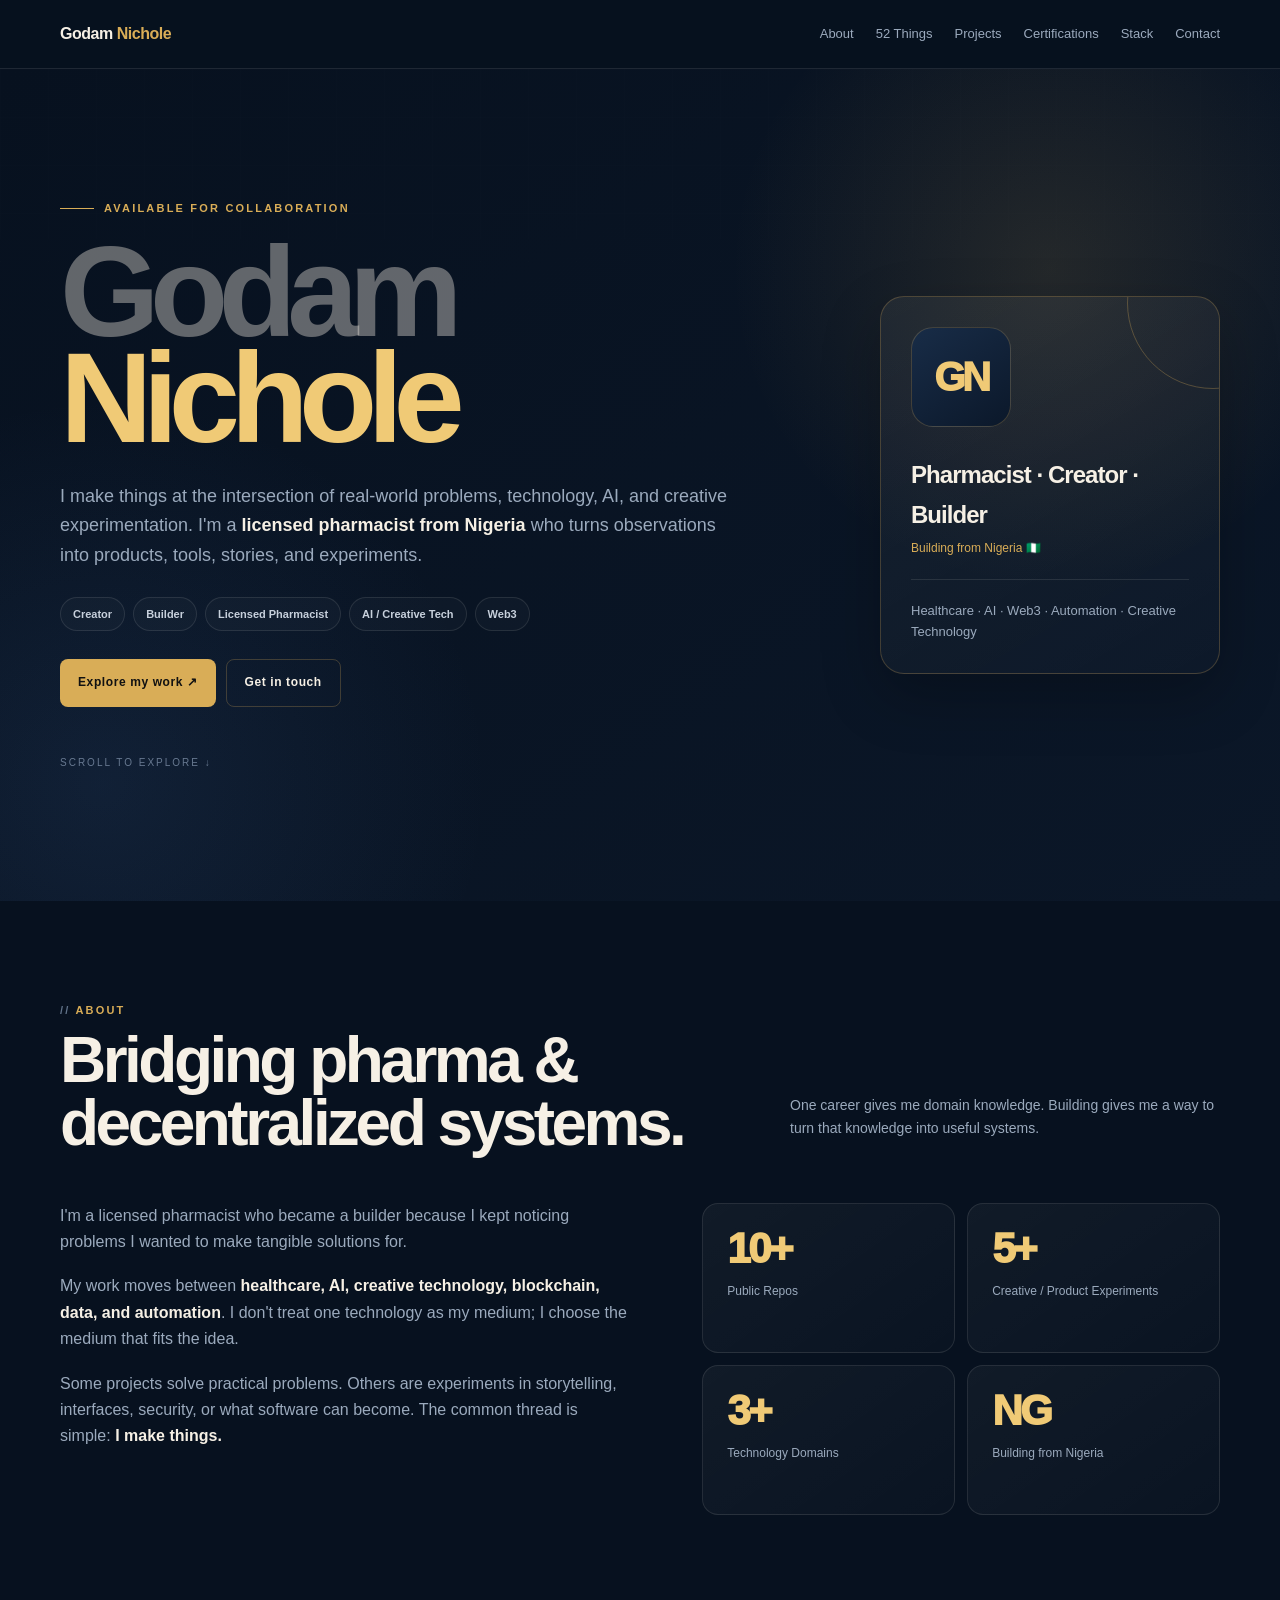
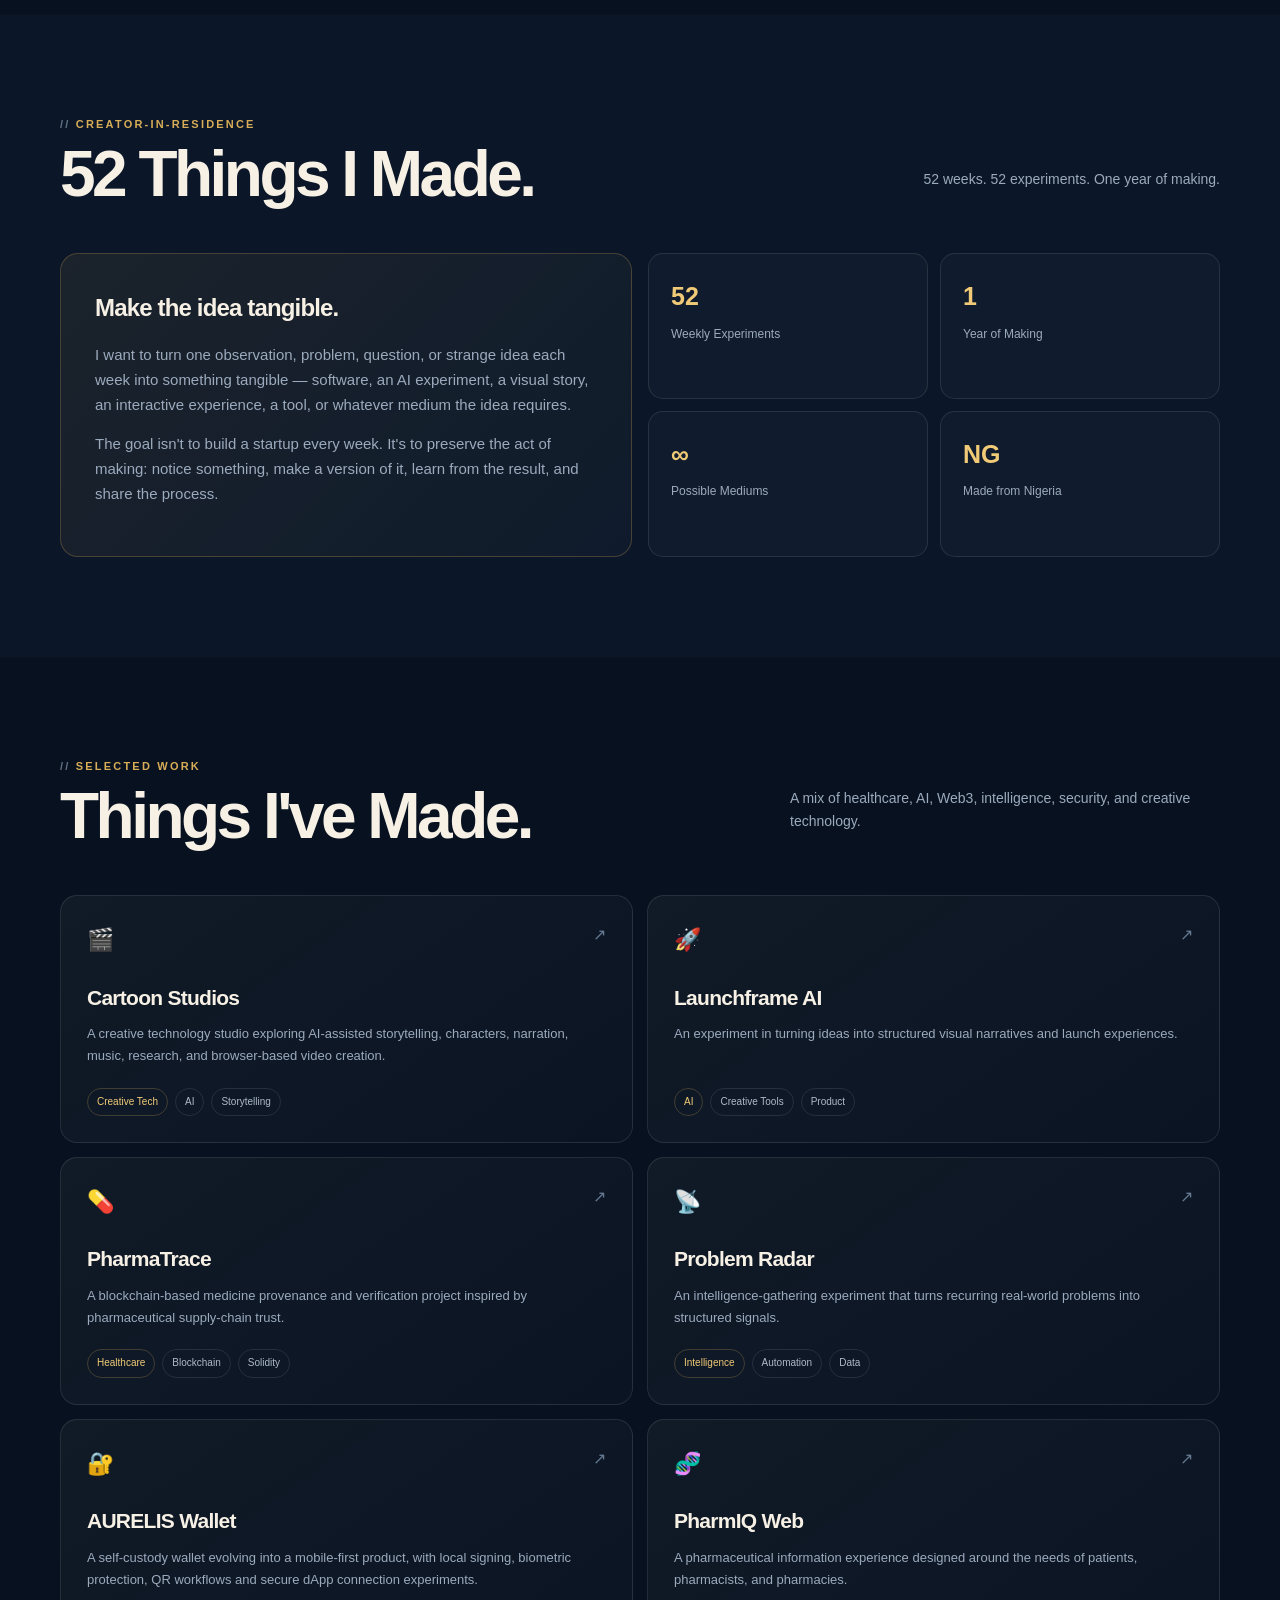
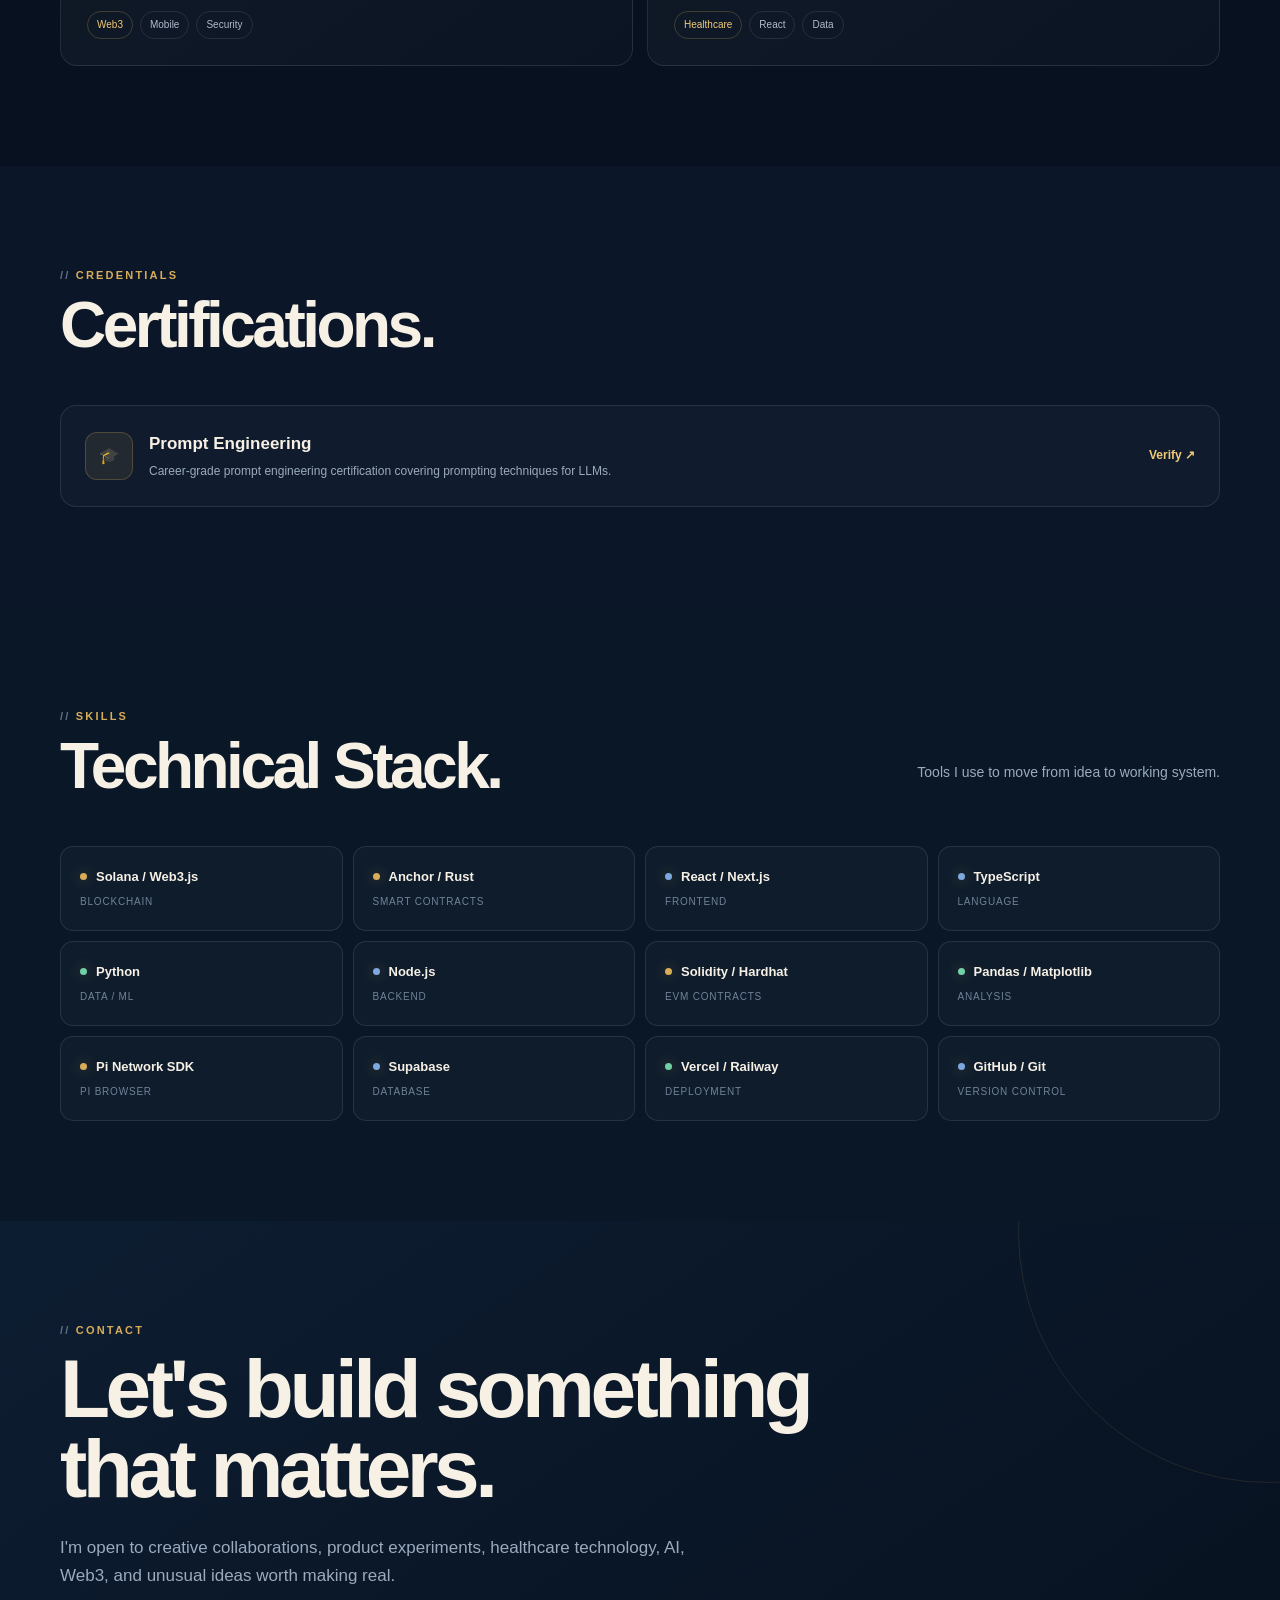
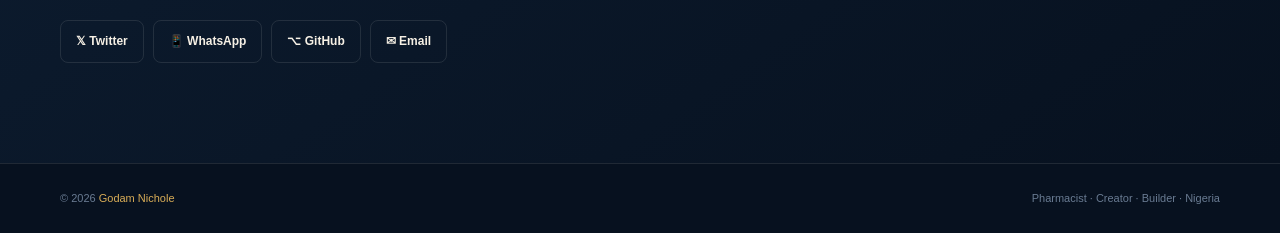
==== commit dfdaf26e: "fix: make root GitHub Pages site Safari-safe and dependency-free" ====
--- a/index.html
+++ b/index.html
@@ -1,310 +1,86 @@
-<!DOCTYPE html>
+<!doctype html>
 <html lang="en">
 <head>
-  <link rel="manifest" href="./manifest.json">
-  <link rel="icon" href="./assets/avatar.svg" type="image/svg+xml">
-  <link rel="apple-touch-icon" href="./assets/avatar.svg">
-<meta charset="UTF-8">
-  <meta name="description" content="Godam Nichole — Pharmacist, creator and builder working across AI, Web3, automation and healthcare technology.">
-  <meta name="theme-color" content="#0b1628">
-  <meta name="apple-mobile-web-app-capable" content="yes">
-  <meta name="apple-mobile-web-app-status-bar-style" content="black-translucent">
-  <meta name="apple-mobile-web-app-title" content="Godam Nichole">
-  <meta name="format-detection" content="telephone=no">
-<meta name="viewport" content="width=device-width, initial-scale=1.0">
-<script src="./assets/js/app.v2.js" defer></script>
-  <script>if ("serviceWorker" in navigator) navigator.serviceWorker.register("./sw.js").catch(function(){});</script>
-<title>Godam Nichole | Creator · Pharmacist · Builder</title>
-<link rel="stylesheet" href="./assets/css/style.v2.css">
+<!-- Safari-safe: single-file portfolio; no external runtime dependencies. -->
+<meta charset="utf-8">
+<meta name="viewport" content="width=device-width,initial-scale=1,viewport-fit=cover">
+<meta name="theme-color" content="#07111f">
+<meta name="description" content="Godam Nichole — Pharmacist, creator and builder working across AI, Web3, automation and healthcare technology.">
+<meta name="apple-mobile-web-app-capable" content="yes">
+<meta name="apple-mobile-web-app-status-bar-style" content="black-translucent">
+<meta name="apple-mobile-web-app-title" content="Godam Nichole">
+<title>Godam Nichole — Pharmacist · Creator · Builder</title>
+<style>
+:root{--bg:#07111f;--bg2:#0b1728;--panel:#0e1d31;--panel2:#12243b;--cream:#f6f0e5;--muted:#9baabd;--gold:#d9ad57;--gold2:#f0ca76;--green:#72d0a6;--blue:#7da8e0;--line:rgba(246,240,229,.105);--line2:rgba(217,173,87,.25);--shadow:0 22px 60px rgba(0,0,0,.24)}
+*{box-sizing:border-box}
+html{scroll-behavior:smooth;background:var(--bg)}
+body{margin:0;background:var(--bg);color:var(--cream);font-family:-apple-system,BlinkMacSystemFont,"Segoe UI",Roboto,Helvetica,Arial,sans-serif;line-height:1.65;-webkit-text-size-adjust:100%;text-rendering:optimizeLegibility}
+a{color:inherit;text-decoration:none}
+::selection{background:var(--gold);color:#101010}
+.skip{position:absolute;left:-9999px}.skip:focus{left:16px;top:16px;z-index:99;background:var(--gold);color:#111;padding:10px 14px;border-radius:7px}
+.container{width:min(1160px,calc(100% - 40px));margin:auto}
+nav{position:sticky;top:0;z-index:20;border-bottom:1px solid var(--line);background:rgba(7,17,31,.94);-webkit-backdrop-filter:blur(18px);backdrop-filter:blur(18px)}
+.nav-inner{width:min(1160px,calc(100% - 40px));min-height:68px;margin:auto;display:flex;align-items:center;justify-content:space-between;gap:24px}
+.logo{font-weight:900;letter-spacing:-.03em}.logo em{font-style:normal;color:var(--gold)}
+.nav-links{display:flex;gap:22px;list-style:none;margin:0;padding:0;color:var(--muted);font-size:13px}.nav-links a{transition:color .2s ease}.nav-links a:hover{color:var(--gold2)}
+.hero{position:relative;overflow:hidden;min-height:calc(100svh - 68px);display:flex;align-items:center;background:radial-gradient(circle at 82% 24%,rgba(217,173,87,.13),transparent 26%),radial-gradient(circle at 8% 86%,rgba(77,123,190,.12),transparent 28%),linear-gradient(145deg,var(--bg),var(--bg2))}
+.hero:before{content:"";position:absolute;inset:0;opacity:.24;background-image:linear-gradient(rgba(255,255,255,.025) 1px,transparent 1px),linear-gradient(90deg,rgba(255,255,255,.025) 1px,transparent 1px);background-size:48px 48px;mask-image:linear-gradient(to bottom,black,transparent 82%)}
+.hero-inner{position:relative;z-index:1;width:min(1160px,calc(100% - 40px));margin:auto;padding:90px 0;display:grid;grid-template-columns:minmax(0,1.25fr) minmax(260px,.75fr);gap:70px;align-items:center}
+.eyebrow{display:flex;align-items:center;gap:10px;color:var(--gold);font-size:11px;font-weight:900;letter-spacing:.2em;text-transform:uppercase}.eyebrow:before{content:"";width:34px;height:1px;background:var(--gold)}
+h1{font-size:clamp(62px,10vw,128px);line-height:.83;letter-spacing:-.075em;margin:22px 0 30px;font-weight:900}
+.h1-muted{color:rgba(246,240,229,.38)}.h1-gold{color:var(--gold2)}
+.hero-copy{max-width:690px;color:var(--muted);font-size:18px}.hero-copy strong{color:var(--cream)}
+.roles{display:flex;flex-wrap:wrap;gap:8px;margin:26px 0}.pill{border:1px solid var(--line);background:rgba(255,255,255,.025);padding:7px 12px;border-radius:999px;color:#c7d0dc;font-size:11px;font-weight:700}
+.actions{display:flex;flex-wrap:wrap;gap:10px;margin-top:28px}.btn{display:inline-flex;align-items:center;justify-content:center;padding:13px 18px;border-radius:8px;font-size:12px;font-weight:900;letter-spacing:.05em;transition:transform .2s ease,border-color .2s ease,background .2s ease}.btn:hover{transform:translateY(-2px)}.primary{background:var(--gold);color:#111}.primary:hover{background:var(--gold2)}.secondary{border:1px solid var(--line2);color:var(--cream)}
+.identity{justify-self:end;width:min(340px,100%);position:relative}.identity-card{position:relative;padding:30px;border:1px solid var(--line2);border-radius:24px;background:linear-gradient(150deg,rgba(255,255,255,.055),rgba(255,255,255,.015));box-shadow:var(--shadow);overflow:hidden}.identity-card:after{content:"";position:absolute;width:170px;height:170px;right:-80px;top:-80px;border-radius:50%;border:1px solid rgba(217,173,87,.3)}
+.monogram{width:100px;height:100px;border-radius:22px;display:grid;place-items:center;border:1px solid var(--line2);background:linear-gradient(145deg,#182c47,#0b182a);color:var(--gold2);font-size:40px;font-weight:950;letter-spacing:-.08em;margin-bottom:28px}
+.identity-name{font-size:24px;font-weight:900;letter-spacing:-.04em}.identity-role{color:var(--gold);font-size:12px;margin-top:5px}.identity-note{color:var(--muted);font-size:13px;margin-top:20px;padding-top:20px;border-top:1px solid var(--line)}
+.scroll-note{margin-top:48px;color:#687991;font-size:10px;letter-spacing:.2em;text-transform:uppercase}
+.section{padding:100px 0}.section.alt{background:var(--bg2)}.section.dark2{background:#091727}
+.section-head{display:flex;justify-content:space-between;align-items:end;gap:30px;margin-bottom:48px}.section-kicker{color:var(--gold);font-size:11px;font-weight:900;letter-spacing:.2em;text-transform:uppercase}.section-kicker:before{content:"// ";color:#62748b}h2{font-size:clamp(38px,5vw,64px);line-height:.98;letter-spacing:-.055em;margin:10px 0 0;font-weight:900}.section-intro{max-width:430px;color:var(--muted);font-size:14px}
+.about-grid{display:grid;grid-template-columns:1.05fr .95fr;gap:70px}.about-text{color:var(--muted);font-size:16px;max-width:650px}.about-text p{margin:0 0 18px}.about-text strong{color:var(--cream)}
+.stats{display:grid;grid-template-columns:1fr 1fr;gap:12px}.stat{min-height:150px;padding:24px;border:1px solid var(--line);border-radius:16px;background:linear-gradient(145deg,rgba(255,255,255,.045),rgba(255,255,255,.015))}.stat-num{font-size:42px;line-height:1;color:var(--gold2);font-weight:950;letter-spacing:-.06em}.stat-label{margin-top:12px;color:var(--muted);font-size:12px}
+.residency{display:grid;grid-template-columns:1fr 1fr;gap:16px}.manifesto{padding:34px;border:1px solid var(--line2);border-radius:18px;background:linear-gradient(135deg,rgba(217,173,87,.08),rgba(255,255,255,.02))}.manifesto-title{font-size:24px;font-weight:900;letter-spacing:-.035em}.manifesto p{color:var(--muted);font-size:15px}.experiment-grid{display:grid;grid-template-columns:repeat(2,1fr);gap:12px}.experiment{padding:22px;border:1px solid var(--line);border-radius:15px;background:rgba(255,255,255,.025)}.experiment b{font-size:25px;color:var(--gold2)}.experiment span{display:block;color:var(--muted);font-size:12px;margin-top:7px}
+.projects-grid{display:grid;grid-template-columns:repeat(2,minmax(0,1fr));gap:14px}.project{position:relative;display:flex;flex-direction:column;min-height:245px;padding:26px;border:1px solid var(--line);border-radius:17px;background:linear-gradient(145deg,rgba(255,255,255,.045),rgba(255,255,255,.015));overflow:hidden;transition:transform .2s ease,border-color .2s ease,background .2s ease}.project:before{content:"";position:absolute;left:0;top:0;width:100%;height:2px;background:linear-gradient(90deg,var(--gold),transparent);transform:scaleX(0);transform-origin:left;transition:transform .25s ease}.project:hover{transform:translateY(-4px);border-color:var(--line2);background:linear-gradient(145deg,rgba(217,173,87,.075),rgba(255,255,255,.02))}.project:hover:before{transform:scaleX(1)}.project-top{display:flex;justify-content:space-between;color:var(--gold);font-size:22px}.arrow{font-size:16px;color:#657992}.project h3{font-size:21px;letter-spacing:-.035em;margin:22px 0 8px}.project p{margin:0;color:var(--muted);font-size:13px;line-height:1.7;flex:1}.tags{display:flex;flex-wrap:wrap;gap:7px;margin-top:20px}.tag{border:1px solid var(--line);padding:5px 9px;border-radius:999px;font-size:10px;color:#aebacc}.tag.gold{color:var(--gold2);border-color:var(--line2)}.tag.live{color:var(--green);border-color:rgba(114,208,166,.25)}
+.credentials{display:grid;grid-template-columns:1fr;gap:14px}.credential{display:flex;align-items:center;justify-content:space-between;gap:20px;padding:24px;border:1px solid var(--line);border-radius:16px;background:rgba(255,255,255,.025)}.credential-main{display:flex;align-items:center;gap:16px}.credential-icon{width:48px;height:48px;display:grid;place-items:center;border-radius:12px;background:rgba(217,173,87,.09);border:1px solid var(--line2)}.credential h3{margin:0;font-size:17px}.credential p{margin:4px 0 0;color:var(--muted);font-size:12px}.verify{color:var(--gold2);font-size:12px;font-weight:900}
+.stack-list{display:grid;grid-template-columns:repeat(4,1fr);gap:10px}.stack-item{padding:19px;border:1px solid var(--line);border-radius:13px;background:rgba(255,255,255,.025)}.stack-top{display:flex;align-items:center;gap:9px}.dot{width:7px;height:7px;border-radius:50%;background:var(--gold);box-shadow:0 0 14px rgba(217,173,87,.45)}.dot.blue{background:var(--blue)}.dot.green{background:var(--green)}.stack-name{font-weight:800;font-size:13px}.stack-sub{color:#718299;font-size:10px;margin-top:7px;text-transform:uppercase;letter-spacing:.08em}
+.contact{position:relative;overflow:hidden;background:linear-gradient(145deg,#0d1d31,#07111f)}.contact:before{content:"";position:absolute;width:500px;height:500px;right:-240px;top:-240px;border:1px solid rgba(217,173,87,.12);border-radius:50%}.contact-content{position:relative;z-index:1;max-width:800px}.contact h2{font-size:clamp(45px,7vw,82px)}.contact-copy{color:var(--muted);font-size:17px;max-width:650px;margin:24px 0 30px}.contact-links{display:flex;flex-wrap:wrap;gap:9px}.contact-link{border:1px solid var(--line);border-radius:8px;padding:11px 15px;font-size:12px;font-weight:800;transition:border-color .2s ease,color .2s ease}.contact-link:hover{border-color:var(--gold);color:var(--gold2)}
+footer{border-top:1px solid var(--line);padding:25px 0;color:#697b92;font-size:11px}.footer-inner{display:flex;justify-content:space-between;gap:20px}.footer-gold{color:var(--gold)}
+@media(max-width:850px){.hero-inner,.about-grid,.residency{grid-template-columns:1fr}.identity{justify-self:start;max-width:360px}.section-head{display:block}.section-intro{margin-top:15px}.stack-list{grid-template-columns:repeat(2,1fr)}}
+@media(max-width:650px){.container,.nav-inner,.hero-inner{width:min(100% - 28px,1160px)}.nav-inner{min-height:60px}.nav-links{display:none}.hero{min-height:auto}.hero-inner{padding:70px 0}.hero-copy{font-size:16px}h1{font-size:clamp(58px,18vw,90px)}.identity{width:100%}.section{padding:72px 0}.projects-grid{grid-template-columns:1fr}.stats{gap:9px}.stat{min-height:125px;padding:18px}.stat-num{font-size:34px}.experiment-grid{grid-template-columns:1fr 1fr}.stack-list{grid-template-columns:1fr 1fr}.credential{align-items:flex-start;flex-direction:column}.footer-inner{flex-direction:column}.scroll-note{margin-top:35px}}
+@media(max-width:390px){.container,.nav-inner,.hero-inner{width:calc(100% - 24px)}.experiment-grid,.stack-list{grid-template-columns:1fr}.actions{flex-direction:column}.btn{width:100%}}
+@media(prefers-reduced-motion:reduce){html{scroll-behavior:auto}.project,.btn,.project:before{transition:none}}
+</style>
 </head>
 <body>
+<a class="skip" href="#main">Skip to content</a>
+<nav><div class="nav-inner"><a class="logo" href="#">Godam <em>Nichole</em></a><ul class="nav-links"><li><a href="#about">About</a></li><li><a href="#residency">52 Things</a></li><li><a href="#projects">Projects</a></li><li><a href="#certifications">Certifications</a></li><li><a href="#stack">Stack</a></li><li><a href="#contact">Contact</a></li></ul></div></nav>
 
-<!-- NAV -->
-<nav>
-  <a class="nav-logo" href="#">Godam Nichole</a>
-  <button class="nav-toggle" id="navToggle" aria-label="Toggle menu" aria-expanded="false">
-    <span></span><span></span><span></span>
-  </button>
-  <ul class="nav-links" id="navLinks">
-    <li><a href="#about">About</a></li>
-    <li><a href="#residency">52 Things</a></li>
-    <li><a href="#projects">Projects</a></li>
-    <li><a href="#certifications">Certifications</a></li>
-    <li><a href="#stack">Stack</a></li>
-    <li><a href="#contact">Contact</a></li>
-  </ul>
-</nav>
+<main id="main">
+<header class="hero"><div class="hero-inner">
+<div><div class="eyebrow">Available for collaboration</div><h1><span class="h1-muted">Godam</span><br><span class="h1-gold">Nichole</span></h1><p class="hero-copy">I make things at the intersection of real-world problems, technology, AI, and creative experimentation. I'm a <strong>licensed pharmacist from Nigeria</strong> who turns observations into products, tools, stories, and experiments.</p><div class="roles"><span class="pill">Creator</span><span class="pill">Builder</span><span class="pill">Licensed Pharmacist</span><span class="pill">AI / Creative Tech</span><span class="pill">Web3</span></div><div class="actions"><a class="btn primary" href="#projects">Explore my work ↗</a><a class="btn secondary" href="#contact">Get in touch</a></div><div class="scroll-note">Scroll to explore ↓</div></div>
+<div class="identity"><div class="identity-card"><div class="monogram">GN</div><div class="identity-name">Pharmacist · Creator · Builder</div><div class="identity-role">Building from Nigeria 🇳🇬</div><div class="identity-note">Healthcare · AI · Web3 · Automation · Creative Technology</div></div></div>
+</div></header>
 
-<!-- HERO -->
-<div class="hero">
-  <div class="hero-glow"></div>
-  <div class="hero-glow2"></div>
-  <div class="hero-inner">
-    <div class="hero-text">
-      <div class="hero-tag">Available for collaboration</div>
-      <h1>
-        <span class="dim">Godam</span><br>
-        <span class="gold">Nichole</span>
-      </h1>
-      <p class="hero-sub">
-        I make things at the intersection of real-world problems, technology, AI, and creative experimentation. I'm a licensed pharmacist from Nigeria who turns observations into products, tools, stories, and experiments.
-      </p>
-      <div class="hero-roles">
-        <span class="role-chip">Creator</span>
-        <span class="role-chip">Builder</span>
-        <span class="role-chip">Licensed Pharmacist</span>
-        <span class="role-chip">AI / Creative Tech</span>
-        <span class="role-chip">Web3</span>
-      </div>
-      <div class="hero-cta">
-        <a class="btn btn-gold" href="#projects">View Projects</a>
-        <a class="btn btn-outline" href="#contact">Get in Touch</a>
-      </div>
-    </div>
-    <div class="hero-avatar-wrap">
-      <div class="avatar-ring">
-        <div class="avatar-inner">
-          <img class="hero-avatar" src="./assets/avatar.svg" alt="Godam Nichole">
-        </div>
-      </div>
-    </div>
-  </div>
-</div>
+<section class="section" id="about"><div class="container"><div class="section-head"><div><div class="section-kicker">About</div><h2>Bridging pharma &amp;<br>decentralized systems.</h2></div><p class="section-intro">One career gives me domain knowledge. Building gives me a way to turn that knowledge into useful systems.</p></div><div class="about-grid"><div class="about-text"><p>I'm a licensed pharmacist who became a builder because I kept noticing problems I wanted to make tangible solutions for.</p><p>My work moves between <strong>healthcare, AI, creative technology, blockchain, data, and automation</strong>. I don't treat one technology as my medium; I choose the medium that fits the idea.</p><p>Some projects solve practical problems. Others are experiments in storytelling, interfaces, security, or what software can become. The common thread is simple: <strong>I make things.</strong></p></div><div class="stats"><div class="stat"><div class="stat-num">10+</div><div class="stat-label">Public Repos</div></div><div class="stat"><div class="stat-num">5+</div><div class="stat-label">Creative / Product Experiments</div></div><div class="stat"><div class="stat-num">3+</div><div class="stat-label">Technology Domains</div></div><div class="stat"><div class="stat-num">NG</div><div class="stat-label">Building from Nigeria</div></div></div></div></div></section>
 
-<!-- ABOUT -->
-<section class="about-bg" id="about">
-  <div class="section-wrap">
-    <div class="section-label">About</div>
-    <h2>Bridging pharma &amp;<br>decentralized systems</h2>
-    <div class="about-grid fade-in">
-      <div class="about-text">
-        <p>I'm a licensed pharmacist who became a builder because I kept noticing problems I wanted to make tangible solutions for.</p>
-        <p>My work moves between <strong>healthcare, AI, creative technology, blockchain, data, and automation</strong>. I don't treat one technology as my medium; I choose the medium that fits the idea.</p>
-        <p>Some projects solve practical problems. Others are experiments in storytelling, interfaces, security, or what software can become. The common thread is simple: <strong>I make things.</strong></p>
-      </div>
-      <div class="stats-grid">
-        <div class="stat-card">
-          <div class="stat-num">10<span>+</span></div>
-          <div class="stat-label">Public Repos</div>
-        </div>
-        <div class="stat-card">
-          <div class="stat-num">5<span>+</span></div>
-          <div class="stat-label">Creative / Product Experiments</div>
-        </div>
-        <div class="stat-card">
-          <div class="stat-num">3<span>+</span></div>
-          <div class="stat-label">Technology Domains</div>
-        </div>
-        <div class="stat-card">
-          <div class="stat-num"><span>NG</span></div>
-          <div class="stat-label">Building from Nigeria</div>
-        </div>
-      </div>
-    </div>
-  </div>
-</section>
+<section class="section alt" id="residency"><div class="container"><div class="section-head"><div><div class="section-kicker">Creator-in-Residence</div><h2>52 Things I Made.</h2></div><p class="section-intro">52 weeks. 52 experiments. One year of making.</p></div><div class="residency"><div class="manifesto"><div class="manifesto-title">Make the idea tangible.</div><p>I want to turn one observation, problem, question, or strange idea each week into something tangible — software, an AI experiment, a visual story, an interactive experience, a tool, or whatever medium the idea requires.</p><p>The goal isn't to build a startup every week. It's to preserve the act of making: notice something, make a version of it, learn from the result, and share the process.</p></div><div class="experiment-grid"><div class="experiment"><b>52</b><span>Weekly Experiments</span></div><div class="experiment"><b>1</b><span>Year of Making</span></div><div class="experiment"><b>∞</b><span>Possible Mediums</span></div><div class="experiment"><b>NG</b><span>Made from Nigeria</span></div></div></div></div></section>
 
-<!-- RESIDENCY -->
-<section class="about-bg" id="residency">
-  <div class="section-wrap">
-    <div class="section-label">Creator-in-Residence</div>
-    <h2>52 Things I Made</h2>
-    <div class="about-grid fade-in">
-      <div class="about-text">
-        <p><strong>52 weeks. 52 experiments. One year of making.</strong></p>
-        <p>I want to turn one observation, problem, question, or strange idea each week into something tangible — software, an AI experiment, a visual story, an interactive experience, a tool, or whatever medium the idea requires.</p>
-        <p>The goal isn't to build a startup every week. It's to preserve the act of making: notice something, make a version of it, learn from the result, and share the process.</p>
-      </div>
-      <div class="stats-grid">
-        <div class="stat-card"><div class="stat-num">52</div><div class="stat-label">Weekly Experiments</div></div>
-        <div class="stat-card"><div class="stat-num">1</div><div class="stat-label">Year of Making</div></div>
-        <div class="stat-card"><div class="stat-num"><span>∞</span></div><div class="stat-label">Possible Mediums</div></div>
-        <div class="stat-card"><div class="stat-num"><span>NG</span></div><div class="stat-label">Made from Nigeria</div></div>
-      </div>
-    </div>
-  </div>
-</section>
+<section class="section" id="projects"><div class="container"><div class="section-head"><div><div class="section-kicker">Selected Work</div><h2>Things I've Made.</h2></div><p class="section-intro">A mix of healthcare, AI, Web3, intelligence, security, and creative technology.</p></div><div class="projects-grid">
+<a class="project" href="https://github.com/jbnikky13/cartoon-studios"><div class="project-top">🎬 <span class="arrow">↗</span></div><h3>Cartoon Studios</h3><p>A creative technology studio exploring AI-assisted storytelling, characters, narration, music, research, and browser-based video creation.</p><div class="tags"><span class="tag gold">Creative Tech</span><span class="tag">AI</span><span class="tag">Storytelling</span></div></a>
+<a class="project" href="https://github.com/jbnikky13/launchframe-ai"><div class="project-top">🚀 <span class="arrow">↗</span></div><h3>Launchframe AI</h3><p>An experiment in turning ideas into structured visual narratives and launch experiences.</p><div class="tags"><span class="tag gold">AI</span><span class="tag">Creative Tools</span><span class="tag">Product</span></div></a>
+<a class="project" href="https://github.com/jbnikky13/pharmatrace"><div class="project-top">💊 <span class="arrow">↗</span></div><h3>PharmaTrace</h3><p>A blockchain-based medicine provenance and verification project inspired by pharmaceutical supply-chain trust.</p><div class="tags"><span class="tag gold">Healthcare</span><span class="tag">Blockchain</span><span class="tag">Solidity</span></div></a>
+<a class="project" href="https://github.com/jbnikky13/problem-radar"><div class="project-top">📡 <span class="arrow">↗</span></div><h3>Problem Radar</h3><p>An intelligence-gathering experiment that turns recurring real-world problems into structured signals.</p><div class="tags"><span class="tag gold">Intelligence</span><span class="tag">Automation</span><span class="tag">Data</span></div></a>
+<a class="project" href="https://github.com/jbnikky13/aurelis-wallet"><div class="project-top">🔐 <span class="arrow">↗</span></div><h3>AURELIS Wallet</h3><p>A self-custody wallet evolving into a mobile-first product, with local signing, biometric protection, QR workflows and secure dApp connection experiments.</p><div class="tags"><span class="tag gold">Web3</span><span class="tag">Mobile</span><span class="tag">Security</span></div></a>
+<a class="project" href="https://github.com/jbnikky13/pharm-iq-web"><div class="project-top">🧬 <span class="arrow">↗</span></div><h3>PharmIQ Web</h3><p>A pharmaceutical information experience designed around the needs of patients, pharmacists, and pharmacies.</p><div class="tags"><span class="tag gold">Healthcare</span><span class="tag">React</span><span class="tag">Data</span></div></a>
+</div></div></section>
 
-<!-- PROJECTS -->
-<section class="projects-bg" id="projects">
-  <div class="section-wrap">
-    <div class="section-label">Selected Work</div>
-    <h2>Things I've Made</h2>
-    <div class="projects-grid fade-in">
+<section class="section alt" id="certifications"><div class="container"><div class="section-head"><div><div class="section-kicker">Credentials</div><h2>Certifications.</h2></div></div><div class="credentials"><a class="credential" href="https://www.prompten.xyz/verify/PE-MTBAY3M6KXNT1BRFMBNX1GTG08"><div class="credential-main"><div class="credential-icon">🎓</div><div><h3>Prompt Engineering</h3><p>Career-grade prompt engineering certification covering prompting techniques for LLMs.</p></div></div><span class="verify">Verify ↗</span></a></div></div></section>
 
-      <a class="project-card" href="https://github.com/jbnikky13/cartoon-studios" target="_blank" rel="noopener">
-        <div class="project-header"><span class="project-icon">🎬</span><span class="project-arrow">↗</span></div>
-        <div class="project-name">Cartoon Studios</div>
-        <div class="project-desc">A creative technology studio exploring AI-assisted storytelling, characters, narration, music, research, and browser-based video creation. Built to turn ideas into stories rather than just interfaces.</div>
-        <div class="project-tags">
-          <span class="tag tag-gold">Creative Tech</span>
-          <span class="tag tag-cream">AI</span>
-          <span class="tag tag-cream">Storytelling</span>
-          <span class="tag tag-cream">Video</span>
-        </div>
-      </a>
+<section class="section dark2" id="stack"><div class="container"><div class="section-head"><div><div class="section-kicker">Skills</div><h2>Technical Stack.</h2></div><p class="section-intro">Tools I use to move from idea to working system.</p></div><div class="stack-list"><div class="stack-item"><div class="stack-top"><i class="dot"></i><span class="stack-name">Solana / Web3.js</span></div><div class="stack-sub">Blockchain</div></div><div class="stack-item"><div class="stack-top"><i class="dot"></i><span class="stack-name">Anchor / Rust</span></div><div class="stack-sub">Smart Contracts</div></div><div class="stack-item"><div class="stack-top"><i class="dot blue"></i><span class="stack-name">React / Next.js</span></div><div class="stack-sub">Frontend</div></div><div class="stack-item"><div class="stack-top"><i class="dot blue"></i><span class="stack-name">TypeScript</span></div><div class="stack-sub">Language</div></div><div class="stack-item"><div class="stack-top"><i class="dot green"></i><span class="stack-name">Python</span></div><div class="stack-sub">Data / ML</div></div><div class="stack-item"><div class="stack-top"><i class="dot blue"></i><span class="stack-name">Node.js</span></div><div class="stack-sub">Backend</div></div><div class="stack-item"><div class="stack-top"><i class="dot"></i><span class="stack-name">Solidity / Hardhat</span></div><div class="stack-sub">EVM Contracts</div></div><div class="stack-item"><div class="stack-top"><i class="dot green"></i><span class="stack-name">Pandas / Matplotlib</span></div><div class="stack-sub">Analysis</div></div><div class="stack-item"><div class="stack-top"><i class="dot"></i><span class="stack-name">Pi Network SDK</span></div><div class="stack-sub">Pi Browser</div></div><div class="stack-item"><div class="stack-top"><i class="dot blue"></i><span class="stack-name">Supabase</span></div><div class="stack-sub">Database</div></div><div class="stack-item"><div class="stack-top"><i class="dot green"></i><span class="stack-name">Vercel / Railway</span></div><div class="stack-sub">Deployment</div></div><div class="stack-item"><div class="stack-top"><i class="dot blue"></i><span class="stack-name">GitHub / Git</span></div><div class="stack-sub">Version Control</div></div></div></div></section>
 
-      <a class="project-card" href="https://github.com/jbnikky13/launchframe-ai" target="_blank" rel="noopener">
-        <div class="project-header"><span class="project-icon">🚀</span><span class="project-arrow">↗</span></div>
-        <div class="project-name">Launchframe AI</div>
-        <div class="project-desc">An experiment in turning ideas into structured visual narratives and launch experiences — exploring where AI, product thinking, and creative communication meet.</div>
-        <div class="project-tags">
-          <span class="tag tag-gold">AI</span>
-          <span class="tag tag-cream">Creative Tools</span>
-          <span class="tag tag-cream">Product</span>
-        </div>
-      </a>
-
-      <a class="project-card" href="https://github.com/jbnikky13/pharmatrace" target="_blank" rel="noopener">
-        <div class="project-header"><span class="project-icon">💊</span><span class="project-arrow">↗</span></div>
-        <div class="project-name">PharmaTrace</div>
-        <div class="project-desc">A blockchain-based medicine provenance and verification project inspired by a problem I understand personally as a pharmacist: making pharmaceutical supply chains easier to trust and inspect.</div>
-        <div class="project-tags">
-          <span class="tag tag-gold">Healthcare</span>
-          <span class="tag tag-cream">Blockchain</span>
-          <span class="tag tag-cream">Solidity</span>
-          <span class="tag tag-live">Mainnet Work</span>
-        </div>
-      </a>
-
-      <a class="project-card" href="https://github.com/jbnikky13/problem-radar" target="_blank" rel="noopener">
-        <div class="project-header"><span class="project-icon">📡</span><span class="project-arrow">↗</span></div>
-        <div class="project-name">Problem Radar</div>
-        <div class="project-desc">An intelligence-gathering experiment that turns recurring real-world problems into structured signals. The focus is on selling intelligence about patterns and opportunities — not identities.</div>
-        <div class="project-tags">
-          <span class="tag tag-gold">Intelligence</span>
-          <span class="tag tag-cream">Automation</span>
-          <span class="tag tag-cream">Data</span>
-          <span class="tag tag-cream">Global</span>
-        </div>
-      </a>
-
-      <a class="project-card" href="https://github.com/jbnikky13/aurelis-wallet" target="_blank" rel="noopener">
-        <div class="project-header"><span class="project-icon">🔐</span><span class="project-arrow">↗</span></div>
-        <div class="project-name">AURELIS Wallet</div>
-        <div class="project-desc">A self-custody wallet evolving into a mobile-first product, with local signing, biometric protection, QR workflows, transaction history, token support, and secure dApp connection experiments.</div>
-        <div class="project-tags">
-          <span class="tag tag-gold">Web3</span>
-          <span class="tag tag-cream">Mobile</span>
-          <span class="tag tag-cream">Security</span>
-          <span class="tag tag-cream">Wallet</span>
-        </div>
-      </a>
-
-      <a class="project-card" href="https://github.com/jbnikky13/pharm-iq-web" target="_blank" rel="noopener">
-        <div class="project-header"><span class="project-icon">🧬</span><span class="project-arrow">↗</span></div>
-        <div class="project-name">PharmIQ Web</div>
-        <div class="project-desc">A pharmaceutical information experience designed around the needs of patients, pharmacists, and pharmacies — translating specialized medication knowledge into a more accessible digital product.</div>
-        <div class="project-tags">
-          <span class="tag tag-gold">Healthcare</span>
-          <span class="tag tag-cream">React</span>
-          <span class="tag tag-cream">Data</span>
-          <span class="tag tag-live">Live ↗</span>
-        </div>
-      </a>
-
-    </div>
-  </div>
-</section>
-
-<!-- CERTIFICATIONS -->
-<section class="projects-bg" id="certifications">
-  <div class="section-wrap">
-    <div class="section-label">Credentials</div>
-    <h2>Certifications</h2>
-    <div class="projects-grid fade-in">
-
-      <a class="project-card" href="https://www.prompten.xyz/verify/PE-MTBAY3M6KXNT1BRFMBNX1GTG08" target="_blank">
-        <div class="project-header"><span class="project-icon">🎓</span><span class="project-arrow">↗</span></div>
-        <div class="project-name">Prompt Engineering</div>
-        <div class="project-desc">Career-grade prompt engineering certification — 8 modules, 26 lessons covering prompting techniques for LLMs including ChatGPT and Claude.</div>
-        <div class="project-tags">
-          <span class="tag tag-gold">Prompten</span>
-          <span class="tag tag-cream">AI / LLM</span>
-          <span class="tag tag-live">Verify ↗</span>
-        </div>
-      </a>
-
-    </div>
-  </div>
-</section>
-
-<!-- STACK -->
-<section class="stack-bg" id="stack">
-  <div class="section-wrap">
-    <div class="section-label">Skills</div>
-    <h2>Technical Stack</h2>
-    <div class="stack-list fade-in">
-      <div class="stack-item"><div class="stack-dot"></div><div><div class="stack-name">Solana / Web3.js</div><div class="stack-sub">Blockchain</div></div></div>
-      <div class="stack-item"><div class="stack-dot"></div><div><div class="stack-name">Anchor / Rust</div><div class="stack-sub">Smart Contracts</div></div></div>
-      <div class="stack-item"><div class="stack-dot navy"></div><div><div class="stack-name">React / Next.js</div><div class="stack-sub">Frontend</div></div></div>
-      <div class="stack-item"><div class="stack-dot navy"></div><div><div class="stack-name">TypeScript</div><div class="stack-sub">Language</div></div></div>
-      <div class="stack-item"><div class="stack-dot green"></div><div><div class="stack-name">Python</div><div class="stack-sub">Data / ML</div></div></div>
-      <div class="stack-item"><div class="stack-dot navy"></div><div><div class="stack-name">Node.js</div><div class="stack-sub">Backend</div></div></div>
-      <div class="stack-item"><div class="stack-dot"></div><div><div class="stack-name">Solidity / Hardhat</div><div class="stack-sub">EVM Contracts</div></div></div>
-      <div class="stack-item"><div class="stack-dot green"></div><div><div class="stack-name">Pandas / Matplotlib</div><div class="stack-sub">Analysis</div></div></div>
-      <div class="stack-item"><div class="stack-dot"></div><div><div class="stack-name">Pi Network SDK</div><div class="stack-sub">Pi Browser</div></div></div>
-      <div class="stack-item"><div class="stack-dot navy"></div><div><div class="stack-name">Supabase</div><div class="stack-sub">Database</div></div></div>
-      <div class="stack-item"><div class="stack-dot green"></div><div><div class="stack-name">Vercel / Railway</div><div class="stack-sub">Deployment</div></div></div>
-      <div class="stack-item"><div class="stack-dot navy"></div><div><div class="stack-name">GitHub / Git</div><div class="stack-sub">Version Control</div></div></div>
-    </div>
-  </div>
-</section>
-
-<!-- CONTACT -->
-<section class="contact-bg" id="contact">
-  <div class="section-wrap">
-    <div class="section-label">Contact</div>
-    <h2>Let's build something<br>that matters</h2>
-    <p class="contact-p">I'm open to creative collaborations, product experiments, healthcare technology, AI, Web3, and unusual ideas worth making real.</p>
-    <div class="contact-row fade-in">
-      <a class="contact-link" href="https://x.com/Vibeholder" target="_blank">𝕏 Twitter</a>
-      <a class="contact-link" href="https://wa.me/2348189963607" target="_blank">📱 WhatsApp</a>
-      <a class="contact-link" href="https://github.com/jbnikky13" target="_blank">⌥ GitHub</a>
-    </div>
-  </div>
-<div class="contact-links"><a class="contact-link" href="mailto:godamsorbari13@gmail.com">✉ Email</a></div></section>
-
-<footer>
-  <span>© 2026 <span class="gold">Godam Nichole</span></span>
-  <span>Pharmacist · Creator · Builder · Nigeria</span>
-</footer>
-
-<script>
-  var fadeEls = document.querySelectorAll('.fade-in');
-  function revealAll() { fadeEls.forEach(function(el) { el.classList.add('visible'); }); }
-  try {
-    if ('IntersectionObserver' in window) {
-      var observer = new IntersectionObserver(function(entries) {
-        entries.forEach(function(e) { if (e.isIntersecting) e.target.classList.add('visible'); });
-      }, { threshold: 0.08 });
-      fadeEls.forEach(function(el) { observer.observe(el); });
-    } else {
-      revealAll();
-    }
-  } catch (err) {
-    revealAll();
-  }
-  // Safety net: guarantee visibility even if the observer misses something
-  // (slow connection, bfcache restore, etc.) so the page never appears blank.
-  setTimeout(revealAll, 1500);
-
-  var navToggle = document.getElementById('navToggle');
-  var navLinks = document.getElementById('navLinks');
-  if (navToggle && navLinks) {
-    navToggle.addEventListener('click', function() {
-      var isOpen = navLinks.classList.toggle('open');
-      navToggle.classList.toggle('open', isOpen);
-      navToggle.setAttribute('aria-expanded', isOpen ? 'true' : 'false');
-    });
-    navLinks.querySelectorAll('a').forEach(function(link) {
-      link.addEventListener('click', function() {
-        navLinks.classList.remove('open');
-        navToggle.classList.remove('open');
-        navToggle.setAttribute('aria-expanded', 'false');
-      });
-    });
-  }
-</script>
+<section class="section contact" id="contact"><div class="container"><div class="contact-content"><div class="section-kicker">Contact</div><h2>Let's build something<br>that matters.</h2><p class="contact-copy">I'm open to creative collaborations, product experiments, healthcare technology, AI, Web3, and unusual ideas worth making real.</p><div class="contact-links"><a class="contact-link" href="https://x.com/Vibeholder">𝕏 Twitter</a><a class="contact-link" href="https://wa.me/2348189963607">📱 WhatsApp</a><a class="contact-link" href="https://github.com/jbnikky13">⌥ GitHub</a><a class="contact-link" href="mailto:godamsorbari13@gmail.com">✉ Email</a></div></div></div></section>
+</main>
+<footer><div class="container footer-inner"><span>© 2026 <span class="footer-gold">Godam Nichole</span></span><span>Pharmacist · Creator · Builder · Nigeria</span></div></footer>
 </body>
 </html>
